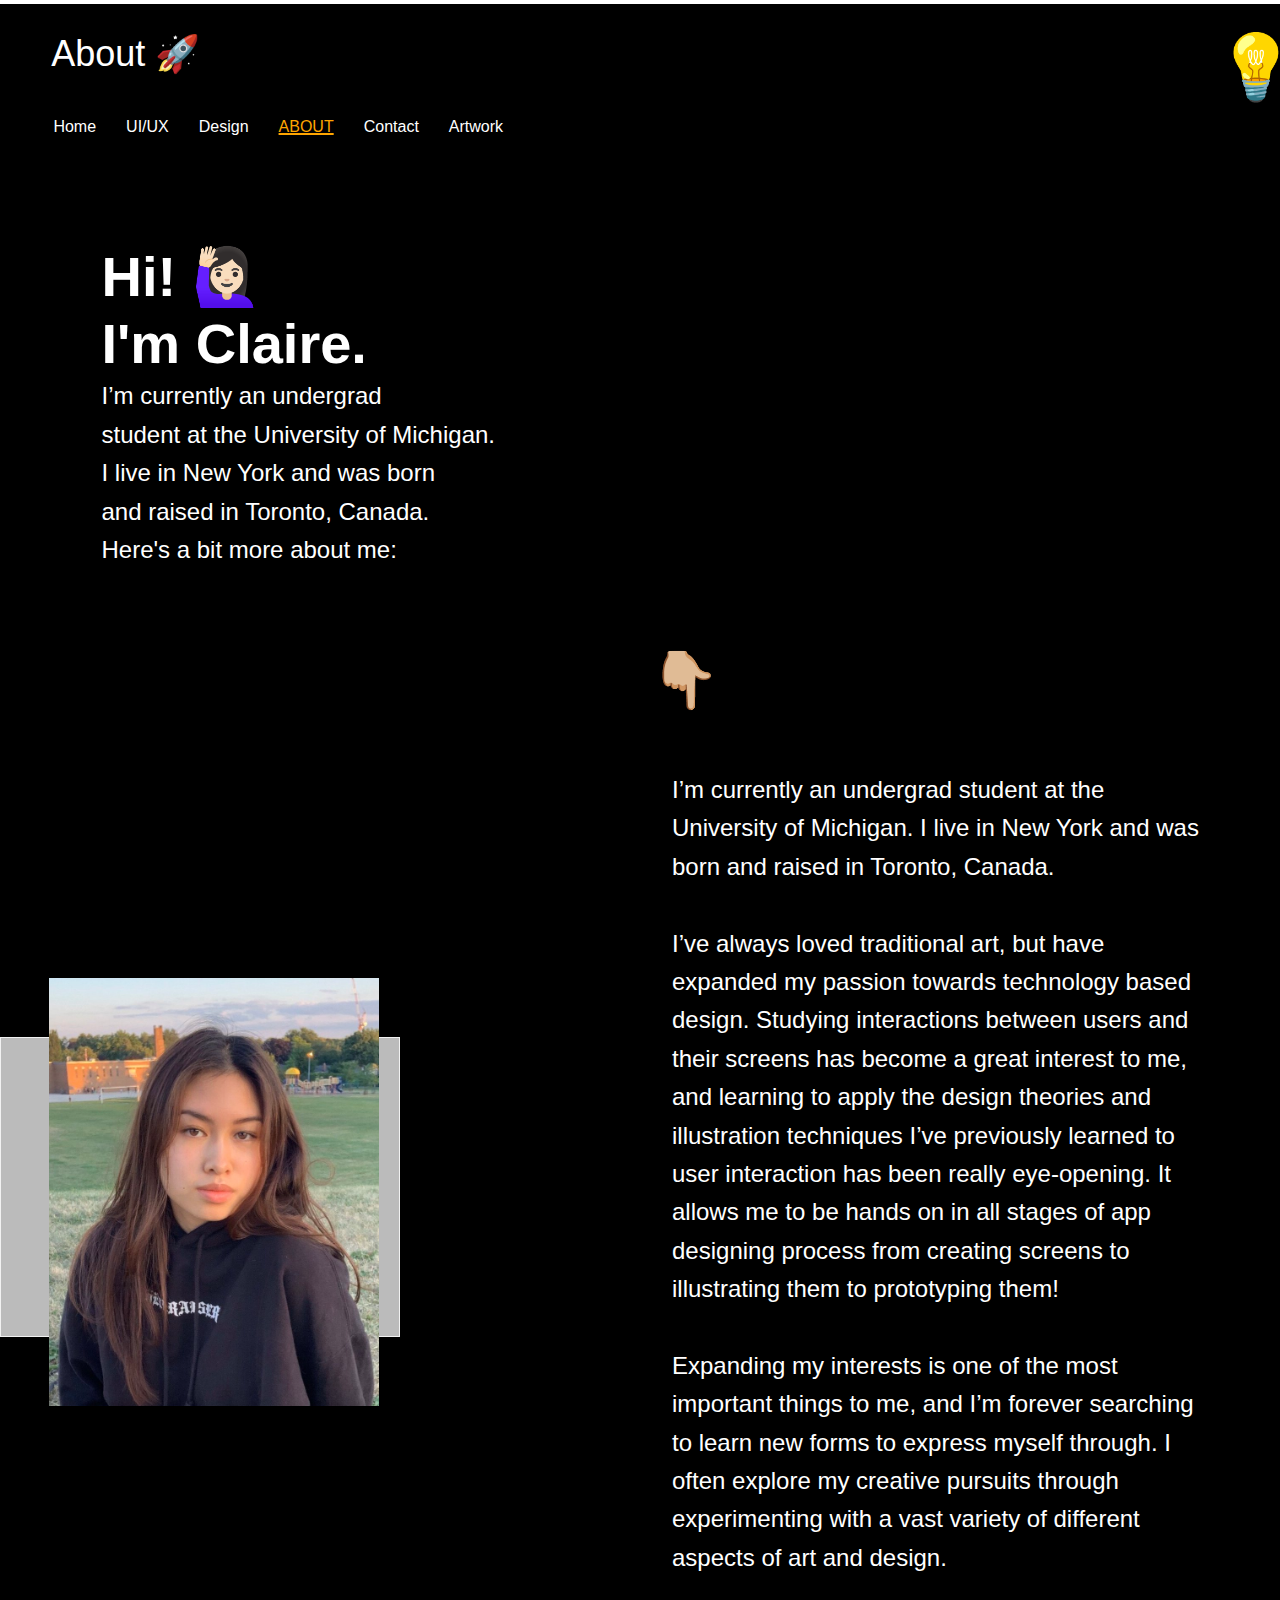
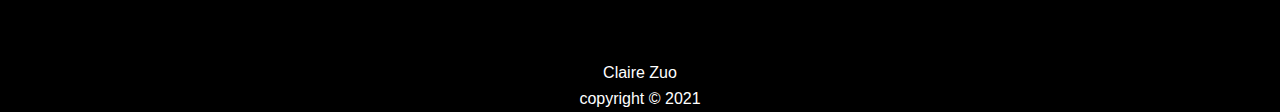
==== about.html @ b5a63874 "Add files via upload" ====
<!DOCTYPE html>
<html lang="en">
<head>
    <meta charset="UTF-8">
    <meta http-equiv="X-UA-Compatible" content="IE=edge">
    <meta name="viewport" content="width=device-width, initial-scale=1.0">
    <link rel = "stylesheet" href="style.css">
    <link rel = "stylesheet" href="html5reset.css">
    <script async src="https://www.googletagmanager.com/gtag/js?id=UA-213862846-1"></script>
<script>
  window.dataLayer = window.dataLayer || [];
  function gtag(){dataLayer.push(arguments);}
  gtag('js', new Date());

  gtag('config', 'UA-213862846-1');
</script>
    <title>Random</title>
    
</head>
<body class="light">
  <!-- <h1>Welcome to the dark side 🌓</h1>
  <p><a href="https://github.com/jakejarvis/dark-mode-example" target="_blank" rel="noopener">View the source code</a> or <a href="https://jarv.is/notes/dark-mode/" target="_blank" rel="noopener">read the post</a>.</p> -->


  <script async defer src="dark-mode.min.js"></script>
  <div class="progress-container">
    <div class="progress-bar" id="myBar"></div>  <div class = "dark-mode-toggle">💡</div>
  </div>
  <header>
    <div class="skip"><a href="#main-text-id">Skip to Main Content</a></div>
    <h1 class = "logo"> About 🚀</h1>
  </header>
    <div class = "navbar">
      <div class ="container-flex">
        <nav>
          <ul>
            <li><a href="index.html">Home</Main></a></li>
            <li><a href="artwork.html">UI/UX</a></li>
            <li><a href="random.html">Design</a></li>
            <li><a id = "active" href="about.html">About</a></li>
            <li><a href="contact.html">Contact</a></li>
            <li><a href="digitalart.html">Artwork</a></li>

          </ul>
        </nav>
      </div>
    </div>
    <main>
      <div class = "main-text" >
        <h1>Hi! 🙋🏻‍♀️<br>I'm Claire. 
        </h1>
        <p> I’m currently an undergrad <br>
          student at the University of Michigan. <br>
          I live in New York and was born <br>
          and raised in Toronto, Canada. <br>
          Here's a bit more about me:
          <br>
          <br>
          <br>
        </p>
        <h2>👇🏼</h2>
      </div>
    <!-- <div class="container" style="display: flex;max-width: 1200px;width: 100%;flex-wrap: wrap;"> -->

      <div class="about-me" id = "main-text-id"> 
        <div class="flip-card">
          <div class="flip-card-inner">
            <div class="flip-card-front">
              <img src="profile.jpg" alt="profilepic" style="width:100%;">
            </div>
            <div class="flip-card-back">
              <p>Claire Zuo <br>
              Information Science Major: UX Design</p> 
            </div>
          </div>
        </div>
         <!-- <img src="profile.jpg" alt="profilepicture"> -->
         <p>I’m currently an undergrad student at the University of Michigan. I live in New York and was born and raised in Toronto, Canada. 
           <br>
           <br>
          I’ve always loved traditional art, but have expanded my passion towards technology based design. Studying interactions between users and their screens has become a great interest to me, and learning to apply the design theories and illustration techniques I’ve previously learned to user interaction has been really eye-opening. It allows me to be hands on in all stages of app designing process from creating screens to illustrating them to prototyping them!<br>
          <br> <!-- New line -->    
          Expanding my interests is one of the most important things to me, and I’m forever searching to learn new forms to express myself through. I often explore my creative pursuits through experimenting with a vast variety of different aspects of art and design. 
      </div>
    </div>
  </main>
      <footer>
        <p>Claire Zuo</p>
        <p> copyright &copy; 2021</p>
    </footer>   

    <script>
      // When the user scrolls the page, execute myFunction 
      window.onscroll = function() {myFunction()};
      
      function myFunction() {
        var winScroll = document.body.scrollTop || document.documentElement.scrollTop;
        var height = document.documentElement.scrollHeight - document.documentElement.clientHeight;
        var scrolled = (winScroll / height) * 100;
        document.getElementById("myBar").style.width = scrolled + "%";
      }
      </script>
</body>
</html>
---- style.css ----
* {
    box-sizing: border-box;
    padding: 0;
    margin: 0;
    /* background-color: white; */
    background-size: 100% 100%;
}

.dark-mode-toggle {
    font-size: 3em; 
padding-left: 82%;
padding-top: 1%;
}


/* rules that apply globally */
body {
    /* font-family: system-ui, -apple-system, sans-serif;
    text-align: center; */
  }
  a {
    text-decoration: none;
  }
  .dark-mode-toggle {
    /* cursor: pointer; */
    /* width: 20%; */
    /* padding: 1em; */
  
    /* hide toggle until we're sure user has JS enabled */
    visibility: hidden;
  }
  
  /* theme-specific rules -- you probably only want color-related stuff here */
  /* SCSS makes this a whole lot easier by allowing nesting, but is not required */
  body.light {
    background-color: black; /*NT*/
    color:black; /* THIS CHANGES paragraph tex below */
  }
  body.light a {
    color:black;
  }

  body.light a {
    color:white;
  }

  /* LIGHT MODE*/

  body.dark {
    background-color: white; 
    color:black;
  }
  body.dark a {
    color:black;
  }

  body.dark .logo {
    color:black;
  }


  body.dark h1 {
    color:black;
  }

  body.dark .main-text p{
    color:black;
  }

  body.dark .image-gallery p{
      color: black;
  }

  body.dark .about-me p{
    color: black;
}


body.dark .body-text{
    color: black;
}

body.dark .body-text h2 {
    color: black;
}



body{
    font-family: Helvetica, sans-serif;
    line-height: 1.6;
}

.logo {
    font-size: 2em;
    padding-left: 8%;
    padding-top: 5%;
    padding-bottom: 3%;
    /* background-color: black; */
}

/* waving hand */

.wave {
    animation-name: wave-animation;  /* Refers to the name of your @keyframes element below */
    animation-duration: 2.5s;        /* Change to speed up or slow down */
    animation-iteration-count: infinite;  /* Never stop waving :) */
    transform-origin: 70% 70%;       /* Pivot around the bottom-left palm */
    display: inline-block;
  }
  
  @keyframes wave-animation {
      0% { transform: rotate( 0.0deg) }
     10% { transform: rotate(14.0deg) }  /* The following five values can be played with to make the waving more or less extreme */
     20% { transform: rotate(-8.0deg) }
     30% { transform: rotate(14.0deg) }
     40% { transform: rotate(-4.0deg) }
     50% { transform: rotate(10.0deg) }
     60% { transform: rotate( 0.0deg) }  /* Reset for the last half to pause */
    100% { transform: rotate( 0.0deg) }
  }

ul {
    list-style-type: none;
}

.skip a{
    left: 50%;
    position: absolute;
    transform: translateY(-100%);
    /* background: black;
    color: black; */
  }

h1, h2 {    /* spacing for main header texts */
    font-weight: 300px;
    line-height: 1.2;
    margin: 10px 0;
    color: white;
}

ul li {
    padding: 5px;
    font-size: 1em;
    padding-left: 5%;
}

.navbar{
    height: 70px;
    color: white;
    position:
}

.navbar ul{
    display: flex;
    flex-wrap: wrap;
}

.navbar a{
    color: white;
    padding: 10px;
    margin: 0 5px;
    text-decoration: none;
}

.navbar .container-flex .logo {
    padding-left: 9%;   
    padding-top: 7%;}
    

/* Makes sure to show what page im on for navigation*/
.navbar .container-flex #active{ 
    text-decoration: underline 2px;
    color: orange;
    text-transform: uppercase;
}  

.main-text h1{ /*main text in the middle of the page */
    font-size: 3em;
    padding-left: 8%;
    padding-top: 35%;
    color: white;
    font-weight: bold;
}

.main-text p{
    color: white;
    font-size: 1em;
    text-align: left;
    padding-left: 8%;
}

.main-text h2{ /*fingerpointing alignment*/
    font-size: 2.2em;
    text-align: center;
}

.navbar .container-flex {
    /* background-color: black; */
}

footer {
    text-align: center;
}
footer p{
    background-color: black;
    color: white;
}

/* Home screen snapscroll*/

section {
    height: 100vh;
    display: flex;
    scroll-snap-align: start;
}

.wontainer{
    scroll-snap-type: y mandatory;
    overflow-y: scroll;
    height: 100vh;
    width: 100wh;
}

.one {
    background: white;
    background: rgb(255,228,240);
    background: linear-gradient(99deg, rgba(255,228,240,1) 30%, rgba(201,148,233,1) 95%);
}

.two {
    background: rgb(128,228,61);
    background: linear-gradient(222deg, rgba(128,228,61,1) 24%, rgba(230,241,157,1) 58%, rgba(255,242,174,1) 72%);
}

/*change this for each screen size*/
.one img{
    width: 100vh;
    padding-left: 3%;
    padding-top: 30%;
    padding-right: 5%;
}
.two img{
   width: 85vw;
   padding-top: 10%;
   padding-left: 12%;
}

/* .scrolltext { 
    display: grid;
    grid-template-rows: 1fr 1fr;
} */
.scrolltext p{
    font-size: 1em;
    padding-left: 10%;
    /* padding-right: 3%; */
    width: 90%;
    padding-top: 15%;
    /* padding-top: 36%; */
    /* padding-left: 15%; */
    /* text-align: */
}

.scrolltext2 p{
    font-size: 1em;
    padding-left: 10%;
    /* padding-right: 3%; */
    width: 90%;
    padding-top: 25%;
    /* padding-top: 36%; */
    /* padding-left: 15%; */
    /* text-align: */
}

.title-text {
    font-size: 1.5em;
    font-weight: bold;
}

/* PROGRESS BAR */
.progress-container {
    width: 100%;
    height: 3.5px;
    background:white;
    position: fixed;
    top: 0%;
  }
  
  .progress-bar {
    height: 3.5px;
    background:red;
    width: 0%;
  }

/* UI/UX PAGE (GRID) *************************************************************************/

.body-text {
    text-align: left;
    width: 90%;
    padding-left: 10%;
    color:white;
    padding-bottom: 10%;
}
.image-galleryone {
    display: grid;
    padding-bottom: 10%;
    padding-top: 30%;
}
.image-gallerytwo {
    display: grid;
    padding-bottom: 10%;
}
.body-text h2{ /*this changes the project title name */
    font-size: 2em;
    font-weight: bold; 
}

/* DESIGN PAGE *************************************************************************************/

.container .image-gallery { 
    padding-top: 9%;
    padding-right: 5%;
    width: 2000px;
    padding: 5%;
}

.image-gallery p{
    padding-top: 5%;
    padding-bottom: 20%;
    padding-right: 5%;
    color: white;
    padding-left: 5%;
} 

 .image-gallery .special-text {  /*making the titles of the song names bigger w/o messing up the formatting */
    font-size: 2em;
    font-weight: bold;
    line-height: normal;
}

/* ABOUT PAGE **************************************************************************************/

.about-me img {
    padding-right: 5%;
    padding-left: 5%;
    padding-top: 20%;
}
.about-me p{
    color: white;
    padding-left: 5%;
    padding-right: 5%;
    padding-top: 10%;
    padding-bottom: 13%;
}

/*CONTACT PAGE**************************************************************************************/

input[type=text] {
    width: 100%;
    padding: 12px 20px;
    margin: 8px 0;
    display: inline-block;
    border: 1px solid #ccc;
    border-radius: 4px;
    box-sizing: border-box;
    background-color: white;
  }
  
  #message {
      padding-bottom: 100px;}
      
  input[type=submit] {
    width: 40%;
    background-color: orange;
    color: black;
    padding: 14px 20px;
    margin: 8px 0;
    border: none;
    border-radius: 50px;
    cursor: pointer;
  }
  
  input[type=submit]:hover {
    background-color: #E88404;
  }
  
  .form {
    padding: 8%;
    border-radius: 5px;
    /* background-color: black; */
    color: white;
    font-size: 1.5em;
  }


  /*dgital art parllax page */

  
  .parallaxscroll section {
    /* height: 100%; */
    background-size: 100vw; /* cut this*/
    /* height: 60vh; cut this */
    width: 100%;
    background-attachment: fixed;
    /* background-size: 100vw; */
    background-size: cover;
    /* display: flex; */
  }

  
  .parallaxscroll section h1 {
    color: transparent;
  }
.parallaxscroll section:first-of-type {
  background-image:   url(artwork1.jpg);
}
.parallaxscroll section:nth-of-type(2) {
  background-image: url(artwork2.jpg);
}
.parallaxscroll section:last-of-type {
  background-image: url(artwork3.jpg);
}

@media screen and (min-width: 750px){ /*tablet tablet viewtablet viewtablet viewtablet viewtablet viewtablet viewtablet viewtablet view*/
 .dark-mode-toggle {
    font-size: 5em; 
padding-left: 88%;
padding-top: 2%;
}

.logo {
        font-size: 4.25em;
        /* padding-left: 8%; */
        /* padding-top: 5%; */
        /* padding-bottom: 3%; xtra*/
    }
    
    .navbar a{
        font-size: 2em;
    }
    .navbar ul{
        padding-left: 2%;
    }

    /* MAKING MAIN PAGE TEXT BIGGER */
    .main-text h1{
        font-size: 5em;
        /* padding-left: 8%; */
        padding-top: 23%;
        /* color: white;
        font-weight: bold; */
    }

    .main-text p{
        /* color: white; */
        font-size: 1.75em;
        text-align: left;
        /* padding-left: 8%; */
        padding-bottom: 0%;
    }

    .main-text h2{ /*fingerpointing */
        font-size: 3.5em;
        /* text-align: center; */
    }    

/* Home sceen scroll adjusting size */

.one img{
    width: 70vh;
    padding-left: 5%;
    padding-top: 10%;
}
.two img{
   /* height: 90vh; */
   padding-top: 0%;
   padding-top: 8%;
   padding-left:27%;
   /* width: 70vw; */
   width: 75%;
   padding-bottom: 10%;
}

/* .scrolltext {
    grid-template-rows: 1fr 1fr;
} */
.scrolltext p{
    font-size: 1.35em;
    /* padding-top: 36%; */
    padding-left: 15%;
    padding-top: 0%;
}

.scrolltext2 p{
    font-size: 1.35em;
    padding-left: 10%;
    /* padding-right: 3%; */
    width: 90%;
    padding-top: 10%;
    /* padding-top: 36%; */
    /* padding-left: 15%; */
    /* text-align: */
}

.title-text {
    font-size: 1.5em;
    font-weight: bold;
}

/*UI/UX PAGE**************************************************************************************/
    .image-galleryone {
        /* display: grid; */
        grid-template-columns: auto auto;
        grid-template-rows: auto auto;
        justify-content: center;
        padding-right: 3%;
        padding-left: 3%;
        padding-bottom:5%; 
        padding-top: 20%;
    }

    .image-gallerytwo {
        /* display: grid; */
        grid-template-columns: auto auto ;
        grid-template-rows: auto auto auto;
        justify-content: center;
        padding-bottom: 5%; /*changing from 25 from the mobile to 5% */
        padding-right: 3%;
        padding-left: 3%; /*why isnt this workinig*/
    }

    .body-text { /*project descriptions*/
    /* color: white; */
    font-size: 1.8em;
    width: 95%;
    padding-left: 7%;
    /* padding-bottom: 10%; */
    }

    /*CONTACT PAGE **************************************************************************************/

    /* input[type=text] {
        width: 100%;
        padding: 12px 20px;
        margin: 8px 0;
        display: inline-block;
        border: 1px solid #ccc;
        border-radius: 4px;
        box-sizing: border-box;
        background-color: white;
      } */
      
      /* #message {
          padding-bottom: 100px;}
           */
      input[type=submit] {
        width: 30%;
        /* background-color: orange;
        color: black;
        padding: 14px 20px;
        margin: 8px 0;
        border: none;
        border-radius: 50px;
        cursor: pointer; */
      }
      
      /* input[type=submit]:hover {
        background-color: #E88404;
      } */
      
      .form {
        padding: 8%;
        border-radius: 5px;
        /* background-color: black; */
        font-size: 1.5em;
      }

      /* DESIGN PAGE ***************************************************************************************/

 .image-gallery {
        display: grid;
        grid-template-columns: auto auto;
        /* grid-template-rows:  auto auto; */
        /* justify-content: center; */
        padding-bottom: 5%; /*changing from 25 from the mobile to 5% */
        padding-right: 3%;
        padding-left: 7%;
    } 

    /* .container ? */
    .image-gallery p{
        /* padding-top: 5%;
        padding-bottom: 10%;
        padding-right: 5%;
        color: white; */
        padding-left: 10%;
        font-size: 1.5em;
    } 
  
    /*ABOUT ME PAGE *************************************************************************************/


.about-me {
    display: flex;
    justify-content: center;
    align-items: center;
    flex-direction: column;
}


.about-me p{
    /* color: white; */
    padding-top: 9%;
    /* padding-left: 5%; */
    padding-right: 10%;
    font-size: 1.7em;
}
/* DIGITALARTSCREEN*/

html,
body {
  /* height: 100%; */
}
.parallaxscroll section {
  /* height: 0%; */
  background-size: 100%;
  background-attachment: fixed;
  background-size: 100% auto;
  /* background-size: cover; */
  display: flex;
}
.parallaxscroll section h1 {
  color: transparent;
  /* font-size: 15em;
  text-align: center; */
}
.parallaxscroll section:first-of-type {
  background-image:   url(artwork1.jpg);
}
.parallaxscroll section:nth-of-type(2) {
  background-image: url(artwork2.jpg);
}
.parallaxscroll section:last-of-type {
  background-image: url(artwork3.jpg);
}

@media screen and (min-width: 1025px){ /*widescreenview  widescreenview  widescreenview widescreenview widescreenview widescreenview widescreenview widescreenview widescreenview widescreenview widescreenview  */

.dark-mode-toggle {
    font-size: 4em; 
padding-left: 95%;
padding-top: 1%;
}

    .navbar .container-flex ul {
        width: 50%;
        padding-left: 3%;
    }    /* movees the entire nav bar to align w the logo*/


    .navbar .container-flex ul li {
    padding: 0%;
} /*adjusts individual elements in the navbar's spacing from each other */

    
    .logo {
        font-size: 2.25em;
        padding-left: 4%;
        padding-top: 2.5%;
        padding-bottom: 3%;
    }
    
    .navbar a{
        font-size: 1em;
    }
    /* .navbar ul{
        padding-left: 2%;
    } */

        /* MAKING MAIN PAGE TEXT BIGGER */
    .main-text h1{
        font-size: 3.5em;
        padding-left: 1%;
        padding-top: 5%;
        color: white;
        font-weight: bold;
    }

    .main-text p{
        color: white;
        font-size: 1.5em;
        text-align: left;
        padding-left: 1%;
    }

    .main-text h2{ /*fingerpointing */
        font-size: 3.5em;
        text-align: center;
    }    

/* HOME PAGE PARALLAX RESIZING */

.one img{
    width: 100vh;
    padding-left: 5%;
    padding-top: 10%;
}
.two img{
   height: 95vh;
   padding-top: 10%;
   padding-left: 15%;
}


.scrolltext {
    display: grid;
    grid-template-columns: 1fr 1fr;
}

.scrolltext2 {
    display: grid;
    grid-template-columns: 1fr 1fr;
}
.scrolltext  p{
    font-size: 1.5em;
    padding-top: 36%;
    padding-left: 15%;
}

.scrolltext2 p{
    font-size: 1.5em;
    padding-top: 36%;
    padding-left: 15%;
}


.title-text {
    font-size: 1.5em;
    font-weight: bold;
}

/*CONTACT PAGE **************************************************************************************/

/* Changing format so it's side by side*/
    .main-text {
        padding-left: 7%;
    }

    #mainsection {
            display: grid;
            grid-template-columns: 1fr 1fr;
}


/*ABOUT ME PAGE *************************************************************************************/

/*side by side*/
.about-me {
    display: grid;
    grid-template-columns: 1fr 1fr;
}

.about-me img{
    width: 80%;
    margin-top: -35%;
    padding-left: 12%;
}

.about-me p{
    color: white;
    padding-top: 9%;
    padding-left: 5%;
    padding-right: 10%;
    font-size: 1.5em;
}

/*FLIP CARD*/

.flip-card {  /* this is the actual image height*/
    background-color: transparent;
    width: 400px;
    height: 300px;
    border: 1px solid #f1f1f1;
  }
  
  /* This container is needed to position the front and back side */
  .flip-card-inner {
    position: relative;
    width: 100%;
    height: 100%;
    text-align: center;
    transition: transform 0.8s;
    transform-style: preserve-3d;
  }
  
  /* Do an horizontal flip when you move the mouse over the flip box container */
  .flip-card:hover .flip-card-inner {
    transform: rotateY(180deg);
  }
  
  /* Position the front and back side */
  .flip-card-front, .flip-card-back {  /* this is the actual image width*/
    position: absolute;
    width: 100%;
    height: 100%;
    -webkit-backface-visibility: hidden; /* Safari */
    backface-visibility: hidden;
  }
  
  /* Style the front side (fallback if image is missing) */
  .flip-card-front {
    background-color: #bbb;
    color: black;
  }
  
  /* Style the back side */
  .flip-card-back {
    background-color: orange;
    color: white;
    transform: rotateY(180deg);
  }


/*UI/UX PAGE**************************************************************************************/
.image-galleryone {
    /* display: grid; */
    grid-template-columns: auto auto auto auto;
    grid-template-rows: auto;
    justify-content: center;
    padding-right: 3%;
    padding-left: 3%;
    padding-bottom:5%; 
    padding-top: 20%;
}

.image-gallerytwo {
    /* display: grid; */
    grid-template-columns: auto auto auto;
    grid-template-rows: auto auto;
    justify-content: center;
    padding-bottom: 5%; /*changing from 25 from the mobile to 5% */
    padding-right: 3%;
    padding-left: 3%; /*why isnt this workinig*/
}

.body-text { /*project descriptions*/
color: white;
font-size: 1.8em;
width: 95%;
padding-left: 7%;
padding-bottom: 10%;
}

 /* DESIGN PAGE ***************************************************************************************/

      .image-gallery {
        display: grid;
        grid-template-columns: 1fr 1fr;
        /* grid-template-rows:  auto auto; */
        /* justify-content: center; */
        padding-bottom: 5%; /*changing from 25 from the mobile to 5% */
        /* padding-right: 3%; */
        padding-left: 7%;
    } 

    /* .container ? */
    .image-gallery p{
        padding-top: 5%;
        padding-bottom: 10%;
        padding-right: 30%;
        color: white;
        padding-left: 0%;
        font-size: 1.5em;
        /* width: 40%; */
    } 
  
    .image-gallery img{
        height: 95%;
        padding-left: 15%;
        padding-bottom: 10%;
        padding-right: 5%;
    }






/*UI/UX PAGE**************************************************************************************/



/* DIGITAL ART PAGE PARALLAX IMAGES **************************************************************/

.parallaxscroll section {
    /* height: 0%; */
    background-size: 100%;
    background-attachment: fixed;
    background-size: 100% auto;
    background-size: contain;
    background-repeat: no-repeat;
    display: flex;
  }
  .parallaxscroll section h1 {
    margin: auto;
    color: white;
    font-size: 7em;
    text-align: right;
    padding-left: 40%;
    font-weight: bold;
  }

  .parallaxscroll img {
      height: 30%;
      /* padding-top: 10%; */ 
  }

  .parallaxscroll .special {
      display: grid;
      grid-template-columns: 1fr 1fr;
  }
  .parallaxscroll section:first-of-type {
    background-image:   url(artwork1.jpg);
    /* background-color: rgb(63,94,251);
    background: linear-gradient(71deg, rgba(63,94,251,1) 1%, rgba(237,125,230,1) 41%, rgba(255,239,242,1) 100%); */

    background-color: purple;

  }
  .parallaxscroll section:nth-of-type(2) {
    background-image: url(artwork2.jpg); 
    background-color: blue; z-index: 1; 
  }
  .parallaxscroll section:last-of-type {
    background-image: url(artwork3.jpg);
    background-color: linear-gradient(#e66465, #9198e5);  }
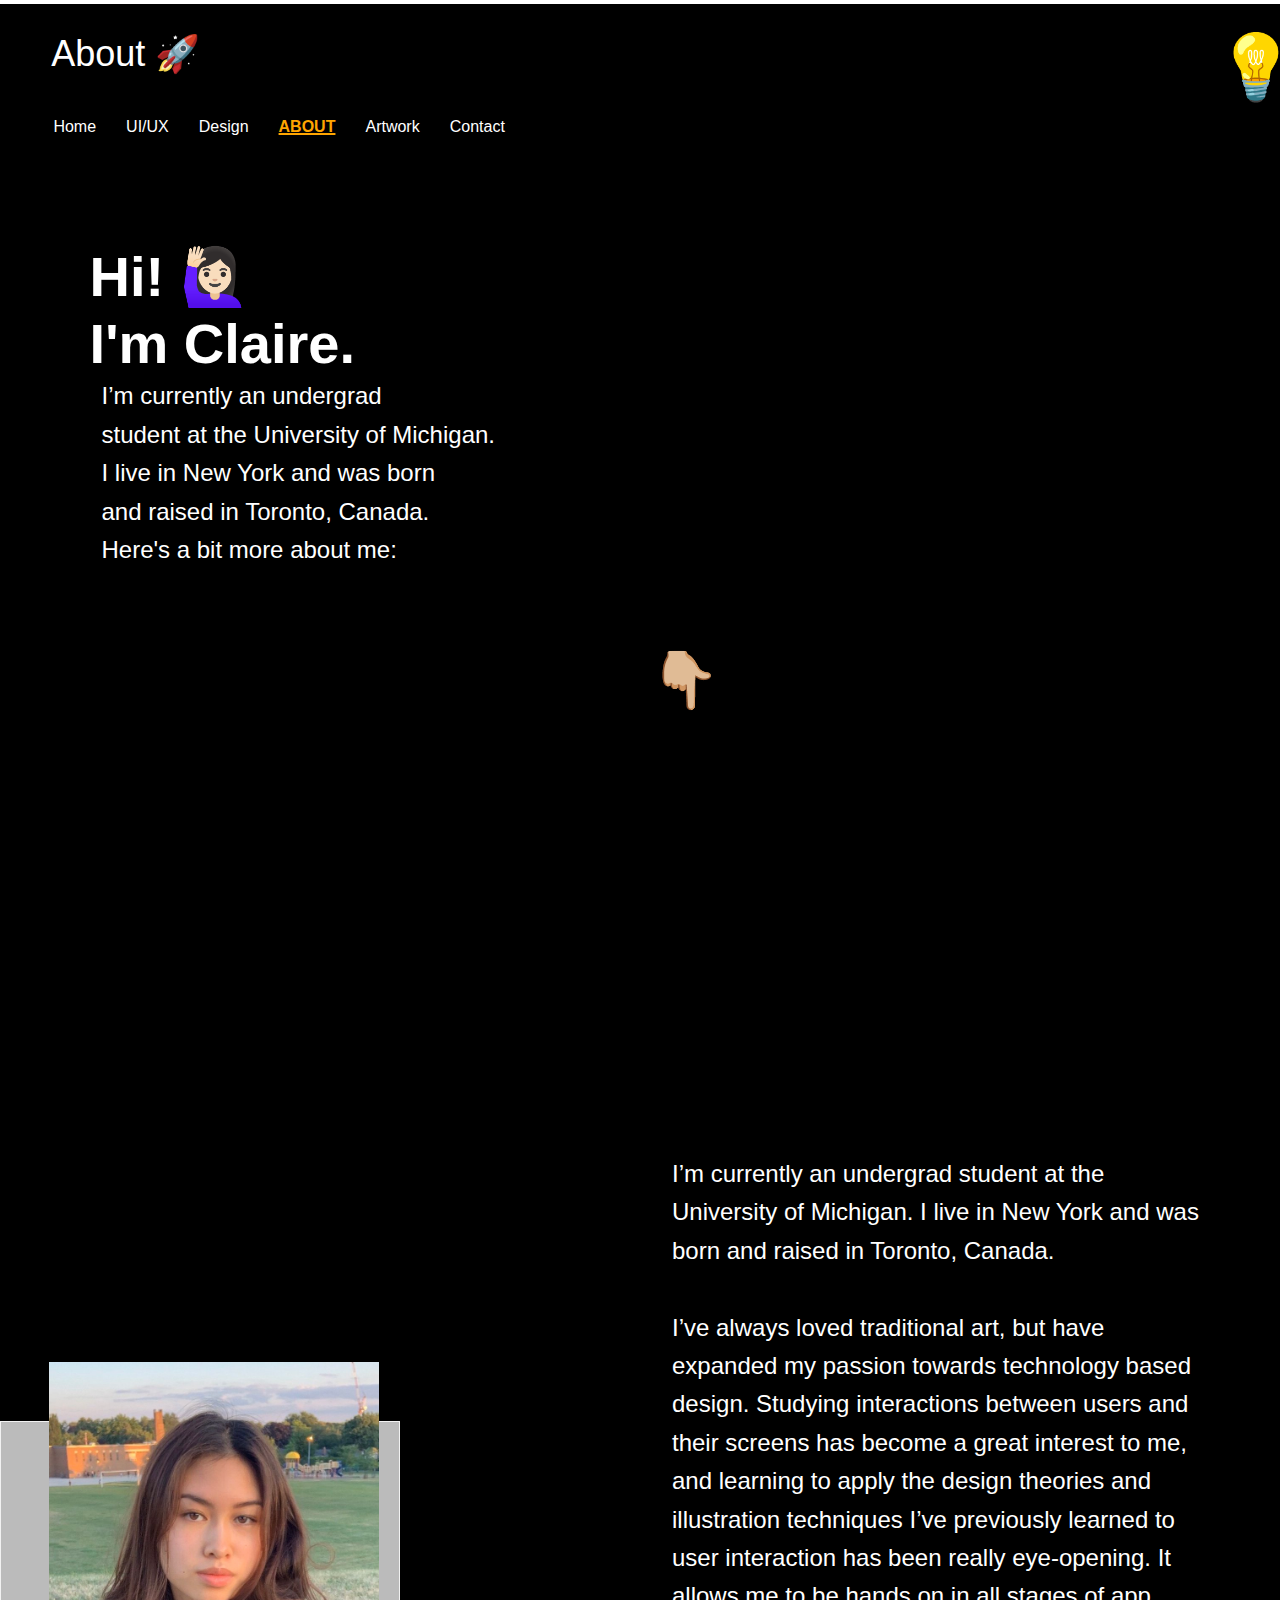
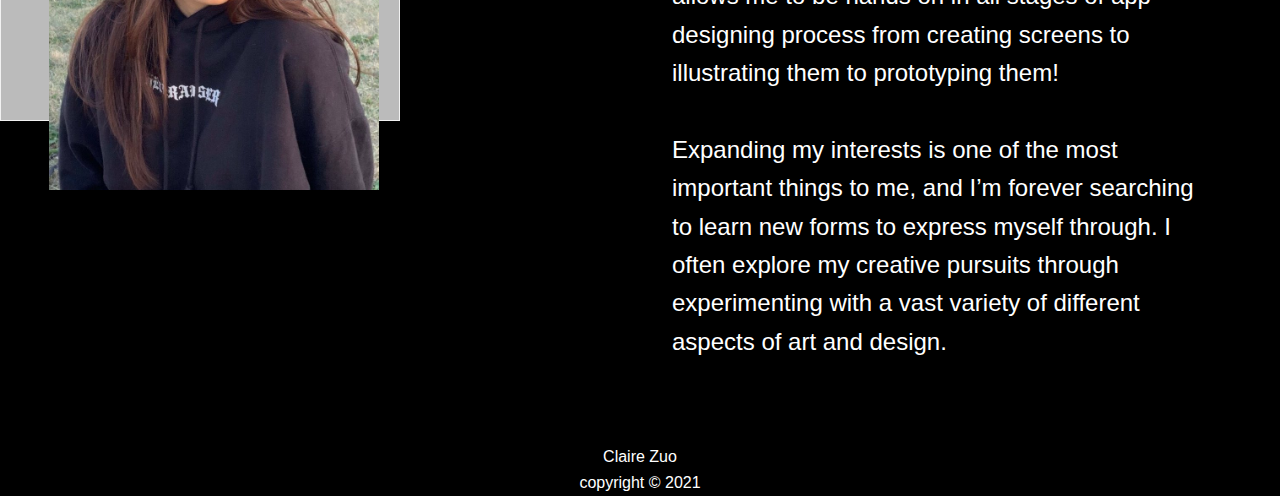
==== commit eb376e75: "Add files via upload" ====
--- a/about.html
+++ b/about.html
@@ -38,9 +38,8 @@
             <li><a href="artwork.html">UI/UX</a></li>
             <li><a href="random.html">Design</a></li>
             <li><a id = "active" href="about.html">About</a></li>
+            <li><a href="digitalart.html">Artwork</a></li>
             <li><a href="contact.html">Contact</a></li>
-            <li><a href="digitalart.html">Artwork</a></li>
-
           </ul>
         </nav>
       </div>
--- a/style.css
+++ b/style.css
@@ -2,89 +2,8 @@
     box-sizing: border-box;
     padding: 0;
     margin: 0;
-    /* background-color: white; */
     background-size: 100% 100%;
 }
-
-.dark-mode-toggle {
-    font-size: 3em; 
-padding-left: 82%;
-padding-top: 1%;
-}
-
-
-/* rules that apply globally */
-body {
-    /* font-family: system-ui, -apple-system, sans-serif;
-    text-align: center; */
-  }
-  a {
-    text-decoration: none;
-  }
-  .dark-mode-toggle {
-    /* cursor: pointer; */
-    /* width: 20%; */
-    /* padding: 1em; */
-  
-    /* hide toggle until we're sure user has JS enabled */
-    visibility: hidden;
-  }
-  
-  /* theme-specific rules -- you probably only want color-related stuff here */
-  /* SCSS makes this a whole lot easier by allowing nesting, but is not required */
-  body.light {
-    background-color: black; /*NT*/
-    color:black; /* THIS CHANGES paragraph tex below */
-  }
-  body.light a {
-    color:black;
-  }
-
-  body.light a {
-    color:white;
-  }
-
-  /* LIGHT MODE*/
-
-  body.dark {
-    background-color: white; 
-    color:black;
-  }
-  body.dark a {
-    color:black;
-  }
-
-  body.dark .logo {
-    color:black;
-  }
-
-
-  body.dark h1 {
-    color:black;
-  }
-
-  body.dark .main-text p{
-    color:black;
-  }
-
-  body.dark .image-gallery p{
-      color: black;
-  }
-
-  body.dark .about-me p{
-    color: black;
-}
-
-
-body.dark .body-text{
-    color: black;
-}
-
-body.dark .body-text h2 {
-    color: black;
-}
-
-
 
 body{
     font-family: Helvetica, sans-serif;
@@ -99,19 +18,85 @@
     /* background-color: black; */
 }
 
-/* waving hand */
+/*DARK/LIGHT MODE*/
+
+.dark-mode-toggle {
+font-size: 3em; 
+padding-left: 82%;
+padding-top: 1%;
+}
+
+.dark-mode-toggle {
+    visibility: hidden;
+}
+  
+/* LIGHT MODE - (actually black background as default) */
+  body.light {
+    background-color: black; /*NT*/
+    color:black; /* THIS CHANGES paragraph tex below */
+  }
+/*navbar*/
+
+  body.light a {
+    color:white;
+  }
+
+  /* DARK MODE (WHITE BG) */
+
+  body.dark {
+    background-color: white; 
+    color:black;
+  }
+  body.dark a {
+    color:black;
+  }
+
+  body.dark .logo {
+    color:black;
+  }
+
+  body.dark h1 {
+    color:black;
+  }
+
+  body.dark .main-text p{
+    color:black;
+  }
+
+  body.dark .image-gallery p{
+      color: black;
+  }
+
+  body.dark .about-me p{
+    color: black;
+}
+
+body.dark .body-text{
+    color: black;
+}
+
+body.dark .body-text h2 {
+    color: black;
+}
+
+body.dark .form label {
+    color: black;
+}
+
+
+/* waving hand animation*/
 
 .wave {
-    animation-name: wave-animation;  /* Refers to the name of your @keyframes element below */
-    animation-duration: 2.5s;        /* Change to speed up or slow down */
-    animation-iteration-count: infinite;  /* Never stop waving :) */
-    transform-origin: 70% 70%;       /* Pivot around the bottom-left palm */
+    animation-name: wave-animation; 
+    animation-duration: 3s;       /*speed of wave*/
+    animation-iteration-count: infinite;  
+    transform-origin: 70% 70%;       /*pivot point of wave*/
     display: inline-block;
   }
   
   @keyframes wave-animation {
       0% { transform: rotate( 0.0deg) }
-     10% { transform: rotate(14.0deg) }  /* The following five values can be played with to make the waving more or less extreme */
+     10% { transform: rotate(17.0deg) }  /* The following five values can be played with to make the waving more or less extreme */
      20% { transform: rotate(-8.0deg) }
      30% { transform: rotate(14.0deg) }
      40% { transform: rotate(-4.0deg) }
@@ -165,7 +150,8 @@
 
 .navbar .container-flex .logo {
     padding-left: 9%;   
-    padding-top: 7%;}
+    padding-top: 7%;
+}
     
 
 /* Makes sure to show what page im on for navigation*/
@@ -173,7 +159,12 @@
     text-decoration: underline 2px;
     color: orange;
     text-transform: uppercase;
+    font-weight: bold;
 }  
+
+.main-text {
+    padding-bottom: 30%;
+}
 
 .main-text h1{ /*main text in the middle of the page */
     font-size: 3em;
@@ -207,7 +198,7 @@
     color: white;
 }
 
-/* Home screen snapscroll*/
+/* Home Screen snapscroll EFFECT*/
 
 section {
     height: 100vh;
@@ -220,6 +211,7 @@
     overflow-y: scroll;
     height: 100vh;
     width: 100wh;
+    padding-top: 40%;
 }
 
 .one {
@@ -246,30 +238,18 @@
    padding-left: 12%;
 }
 
-/* .scrolltext { 
-    display: grid;
-    grid-template-rows: 1fr 1fr;
-} */
 .scrolltext p{
     font-size: 1em;
     padding-left: 10%;
-    /* padding-right: 3%; */
     width: 90%;
     padding-top: 15%;
-    /* padding-top: 36%; */
-    /* padding-left: 15%; */
-    /* text-align: */
 }
 
 .scrolltext2 p{
     font-size: 1em;
     padding-left: 10%;
-    /* padding-right: 3%; */
     width: 90%;
     padding-top: 25%;
-    /* padding-top: 36%; */
-    /* padding-left: 15%; */
-    /* text-align: */
 }
 
 .title-text {
@@ -277,7 +257,7 @@
     font-weight: bold;
 }
 
-/* PROGRESS BAR */
+/* red PROGRESS BAR */
 .progress-container {
     width: 100%;
     height: 3.5px;
@@ -305,10 +285,14 @@
     display: grid;
     padding-bottom: 10%;
     padding-top: 30%;
+    padding-right: 5%;
+    padding-left: 5%;
 }
 .image-gallerytwo {
     display: grid;
     padding-bottom: 10%;
+    padding-right: 5%;
+    padding-left: 5%;
 }
 .body-text h2{ /*this changes the project title name */
     font-size: 2em;
@@ -332,6 +316,11 @@
     padding-left: 5%;
 } 
 
+.image-gallery img{
+    padding-right: 7%;
+    padding-left: 7%;
+} 
+
  .image-gallery .special-text {  /*making the titles of the song names bigger w/o messing up the formatting */
     font-size: 2em;
     font-weight: bold;
@@ -347,13 +336,13 @@
 }
 .about-me p{
     color: white;
-    padding-left: 5%;
-    padding-right: 5%;
+    padding-left: 7%;
+    padding-right: 7%;
     padding-top: 10%;
     padding-bottom: 13%;
 }
 
-/*CONTACT PAGE**************************************************************************************/
+/*CONTACT PAGE**************************************************************************************************************************/
 
 input[type=text] {
     width: 100%;
@@ -378,6 +367,7 @@
     border: none;
     border-radius: 50px;
     cursor: pointer;
+
   }
   
   input[type=submit]:hover {
@@ -393,12 +383,11 @@
   }
 
 
-  /*dgital art parllax page */
-
+  /*ARTWORK PAGE **************************************************************************************************************/
   
   .parallaxscroll section {
     /* height: 100%; */
-    background-size: 100vw; /* cut this*/
+    background-size: 10vw; /* cut this*/
     /* height: 60vh; cut this */
     width: 100%;
     background-attachment: fixed;
@@ -408,11 +397,13 @@
   }
 
   
-  .parallaxscroll section h1 {
+  .parallaxscroll section  {
     color: transparent;
-  }
+  } /*getting rid of the text*/
+
 .parallaxscroll section:first-of-type {
   background-image:   url(artwork1.jpg);
+  padding-right: 30%;
 }
 .parallaxscroll section:nth-of-type(2) {
   background-image: url(artwork2.jpg);
@@ -422,17 +413,23 @@
 }
 
 @media screen and (min-width: 750px){ /*tablet tablet viewtablet viewtablet viewtablet viewtablet viewtablet viewtablet viewtablet view*/
- .dark-mode-toggle {
-    font-size: 5em; 
+
+.dark-mode-toggle {
+font-size: 5em; 
 padding-left: 88%;
 padding-top: 2%;
-}
+} /*adjusting the size of the lightbulb*/
+
+/* .container-flex {
+    align-items: right;
+}
+.navbar ul {
+    flex-direction: column;
+} */
+
 
 .logo {
         font-size: 4.25em;
-        /* padding-left: 8%; */
-        /* padding-top: 5%; */
-        /* padding-bottom: 3%; xtra*/
     }
     
     .navbar a{
@@ -513,8 +510,8 @@
         grid-template-columns: auto auto;
         grid-template-rows: auto auto;
         justify-content: center;
-        padding-right: 3%;
-        padding-left: 3%;
+        padding-right: 5%;
+        padding-left: 5%;
         padding-bottom:5%; 
         padding-top: 20%;
     }
@@ -525,9 +522,10 @@
         grid-template-rows: auto auto auto;
         justify-content: center;
         padding-bottom: 5%; /*changing from 25 from the mobile to 5% */
-        padding-right: 3%;
-        padding-left: 3%; /*why isnt this workinig*/
-    }
+        padding-right: 5%;
+        padding-left: 5%; /*why isnt this workinig*/
+    }
+
 
     .body-text { /*project descriptions*/
     /* color: white; */
@@ -617,10 +615,6 @@
 }
 /* DIGITALARTSCREEN*/
 
-html,
-body {
-  /* height: 100%; */
-}
 .parallaxscroll section {
   /* height: 0%; */
   background-size: 100%;
@@ -647,7 +641,7 @@
 @media screen and (min-width: 1025px){ /*widescreenview  widescreenview  widescreenview widescreenview widescreenview widescreenview widescreenview widescreenview widescreenview widescreenview widescreenview  */
 
 .dark-mode-toggle {
-    font-size: 4em; 
+font-size: 4em; 
 padding-left: 95%;
 padding-top: 1%;
 }
@@ -680,9 +674,11 @@
         /* MAKING MAIN PAGE TEXT BIGGER */
     .main-text h1{
         font-size: 3.5em;
-        padding-left: 1%;
+        /* padding-left: 1%; */
         padding-top: 5%;
+        /* margin-left: -10%; */
         color: white;
+        padding-left: 0%;
         font-weight: bold;
     }
 
@@ -733,22 +729,9 @@
     padding-left: 15%;
 }
 
-
 .title-text {
     font-size: 1.5em;
     font-weight: bold;
-}
-
-/*CONTACT PAGE **************************************************************************************/
-
-/* Changing format so it's side by side*/
-    .main-text {
-        padding-left: 7%;
-    }
-
-    #mainsection {
-            display: grid;
-            grid-template-columns: 1fr 1fr;
 }
 
 
@@ -851,9 +834,24 @@
 padding-bottom: 10%;
 }
 
+.image-galleryone {
+    padding-left:
+}
+/*UI/UX PAGE**************************************************************************************/
+
+ .image-galleryone {
+     padding-left: 7%;
+     padding-right: 7%;
+ }
+
+ .image-gallerytwo {
+    padding-left: 7%;
+    padding-right: 7%;
+}
+  
  /* DESIGN PAGE ***************************************************************************************/
 
-      .image-gallery {
+ .image-gallery {
         display: grid;
         grid-template-columns: 1fr 1fr;
         /* grid-template-rows:  auto auto; */
@@ -883,16 +881,9 @@
 
 
 
-
-
-
-/*UI/UX PAGE**************************************************************************************/
-
-
-
 /* DIGITAL ART PAGE PARALLAX IMAGES **************************************************************/
 
-.parallaxscroll section {
+.parallaxscroll section { /*making the image FIT*/
     /* height: 0%; */
     background-size: 100%;
     background-attachment: fixed;
@@ -904,33 +895,39 @@
   .parallaxscroll section h1 {
     margin: auto;
     color: white;
-    font-size: 7em;
+    font-size: 4.5em;
     text-align: right;
     padding-left: 40%;
     font-weight: bold;
   }
-
+/* 
   .parallaxscroll img {
-      height: 30%;
-      /* padding-top: 10%; */ 
-  }
+    height: 30%;
+} */
 
   .parallaxscroll .special {
       display: grid;
       grid-template-columns: 1fr 1fr;
   }
   .parallaxscroll section:first-of-type {
-    background-image:   url(artwork1.jpg);
-    /* background-color: rgb(63,94,251);
-    background: linear-gradient(71deg, rgba(63,94,251,1) 1%, rgba(237,125,230,1) 41%, rgba(255,239,242,1) 100%); */
-
     background-color: purple;
 
   }
   .parallaxscroll section:nth-of-type(2) {
-    background-image: url(artwork2.jpg); 
-    background-color: blue; z-index: 1; 
+    background-color: green;
   }
   .parallaxscroll section:last-of-type {
-    background-image: url(artwork3.jpg);
-    background-color: linear-gradient(#e66465, #9198e5);  }+    background-color: blue;  }
+
+
+/*CONTACT PAGE **************************************************************************************/
+
+/* Changing format so it's side by side*/
+.main-text {
+    padding-left: 7%;
+}
+
+#mainsection {
+        display: grid;
+        grid-template-columns: 1fr 1fr;
+}
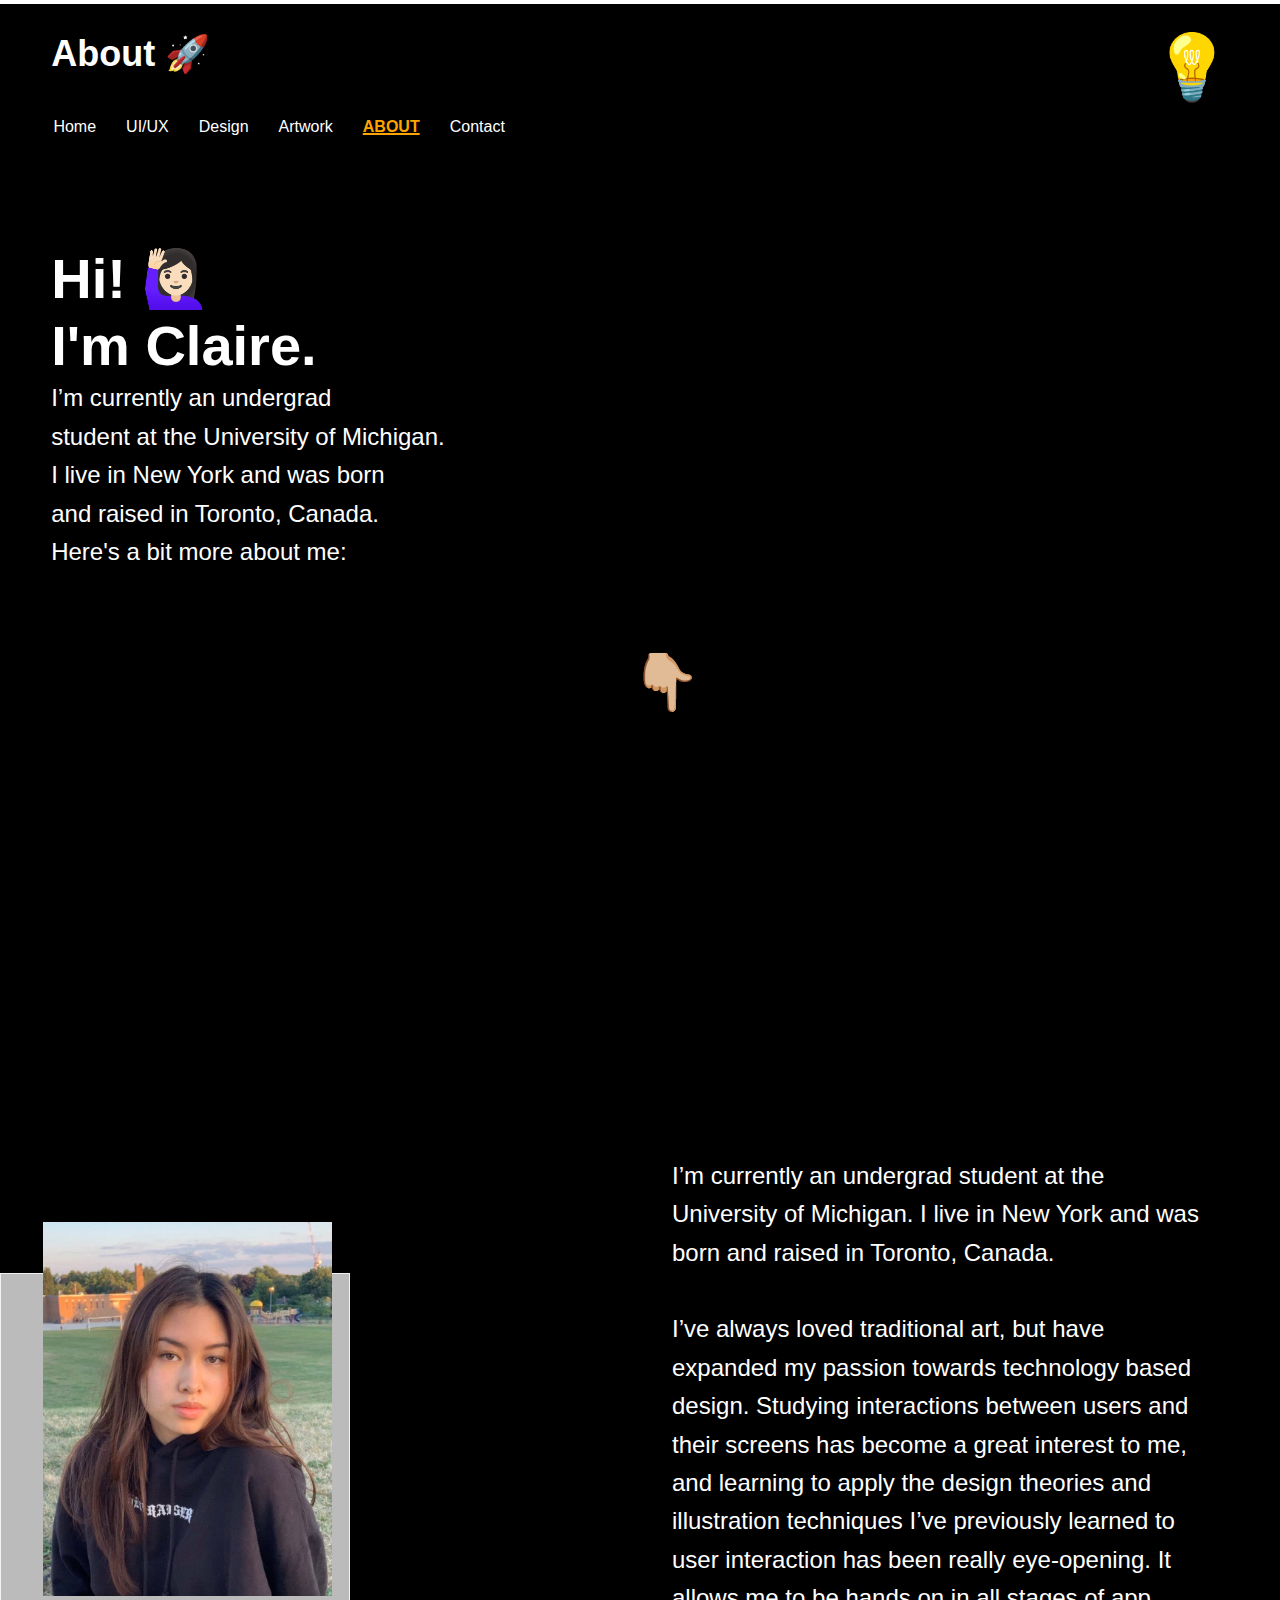
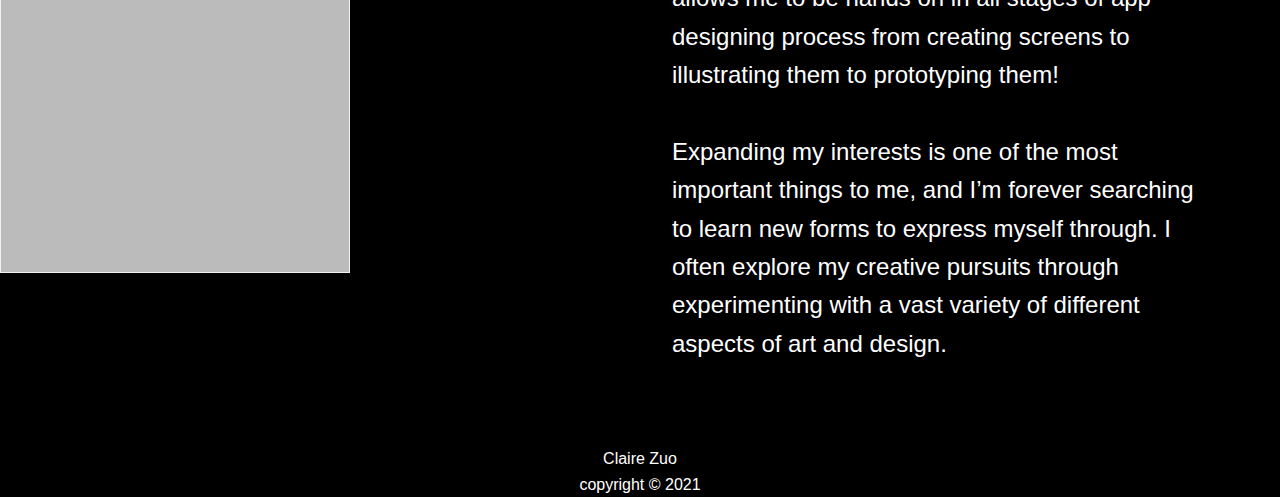
==== commit 1259bc7f: "Add files via upload" ====
--- a/about.html
+++ b/about.html
@@ -37,8 +37,8 @@
             <li><a href="index.html">Home</Main></a></li>
             <li><a href="artwork.html">UI/UX</a></li>
             <li><a href="random.html">Design</a></li>
+            <li><a href="digitalart.html">Artwork</a></li>
             <li><a id = "active" href="about.html">About</a></li>
-            <li><a href="digitalart.html">Artwork</a></li>
             <li><a href="contact.html">Contact</a></li>
           </ul>
         </nav>
@@ -102,4 +102,3 @@
 </body>
 </html>
 
-
--- a/style.css
+++ b/style.css
@@ -15,14 +15,17 @@
     padding-left: 8%;
     padding-top: 5%;
     padding-bottom: 3%;
-    /* background-color: black; */
+    font-weight: bold;
+
 }
 
 /*DARK/LIGHT MODE*/
 
 .dark-mode-toggle {
 font-size: 3em; 
-padding-left: 82%;
+/* padding-left: 82%; */
+position: relative;
+left: 85%;
 padding-top: 1%;
 }
 
@@ -84,19 +87,20 @@
 }
 
 
+
 /* waving hand animation*/
 
 .wave {
-    animation-name: wave-animation; 
+    animation-name: wavinghand; 
     animation-duration: 3s;       /*speed of wave*/
     animation-iteration-count: infinite;  
     transform-origin: 70% 70%;       /*pivot point of wave*/
     display: inline-block;
   }
   
-  @keyframes wave-animation {
+  @keyframes wavinghand {
       0% { transform: rotate( 0.0deg) }
-     10% { transform: rotate(17.0deg) }  /* The following five values can be played with to make the waving more or less extreme */
+     10% { transform: rotate(17.0deg) }  /* more or less intense wave*/
      20% { transform: rotate(-8.0deg) }
      30% { transform: rotate(14.0deg) }
      40% { transform: rotate(-4.0deg) }
@@ -186,10 +190,6 @@
     text-align: center;
 }
 
-.navbar .container-flex {
-    /* background-color: black; */
-}
-
 footer {
     text-align: center;
 }
@@ -234,8 +234,8 @@
 }
 .two img{
    width: 85vw;
-   padding-top: 10%;
-   padding-left: 12%;
+   padding-top: 5%;
+   padding-left: 14%;
 }
 
 .scrolltext p{
@@ -382,270 +382,188 @@
     font-size: 1.5em;
   }
 
-
   /*ARTWORK PAGE **************************************************************************************************************/
   
-  .parallaxscroll section {
-    /* height: 100%; */
-    background-size: 10vw; /* cut this*/
-    /* height: 60vh; cut this */
-    width: 100%;
-    background-attachment: fixed;
-    /* background-size: 100vw; */
-    background-size: cover;
-    /* display: flex; */
-  }
-
-  
-  .parallaxscroll section  {
-    color: transparent;
-  } /*getting rid of the text*/
+  section {
+    height: 60vh;
+}
+
+.parallaxscroll section {
+  /* height: 100%; */
+  background-size: 10vw; /* cut this*/
+  /* height: 60vh; cut this */
+  width: 100%;
+  /* background-attachment: fixed; */
+  /* background-size: 100vw; */
+  background-size: cover;
+  /* display: flex; */
+}
+
+.parallaxscroll section h1 {
+  color: transparent;}
 
 .parallaxscroll section:first-of-type {
-  background-image:   url(artwork1.jpg);
-  padding-right: 30%;
+background-image:   url(artwork1.jpg);
+
 }
 .parallaxscroll section:nth-of-type(2) {
-  background-image: url(artwork2.jpg);
+background-image: url(artwork2.jpg);
 }
 .parallaxscroll section:last-of-type {
-  background-image: url(artwork3.jpg);
+background-image: url(artwork3.jpg);
 }
 
 @media screen and (min-width: 750px){ /*tablet tablet viewtablet viewtablet viewtablet viewtablet viewtablet viewtablet viewtablet view*/
 
-.dark-mode-toggle {
-font-size: 5em; 
-padding-left: 88%;
-padding-top: 2%;
-} /*adjusting the size of the lightbulb*/
-
-/* .container-flex {
-    align-items: right;
-}
-.navbar ul {
-    flex-direction: column;
-} */
-
-
-.logo {
-        font-size: 4.25em;
-    }
-    
-    .navbar a{
-        font-size: 2em;
-    }
-    .navbar ul{
-        padding-left: 2%;
-    }
-
-    /* MAKING MAIN PAGE TEXT BIGGER */
-    .main-text h1{
-        font-size: 5em;
-        /* padding-left: 8%; */
-        padding-top: 23%;
-        /* color: white;
-        font-weight: bold; */
-    }
-
-    .main-text p{
-        /* color: white; */
-        font-size: 1.75em;
-        text-align: left;
-        /* padding-left: 8%; */
-        padding-bottom: 0%;
-    }
-
-    .main-text h2{ /*fingerpointing */
-        font-size: 3.5em;
-        /* text-align: center; */
-    }    
-
-/* Home sceen scroll adjusting size */
-
-.one img{
-    width: 70vh;
-    padding-left: 5%;
-    padding-top: 10%;
-}
-.two img{
-   /* height: 90vh; */
-   padding-top: 0%;
-   padding-top: 8%;
-   padding-left:27%;
-   /* width: 70vw; */
-   width: 75%;
-   padding-bottom: 10%;
-}
-
-/* .scrolltext {
-    grid-template-rows: 1fr 1fr;
-} */
-.scrolltext p{
-    font-size: 1.35em;
-    /* padding-top: 36%; */
-    padding-left: 15%;
-    padding-top: 0%;
-}
-
-.scrolltext2 p{
-    font-size: 1.35em;
-    padding-left: 10%;
-    /* padding-right: 3%; */
-    width: 90%;
-    padding-top: 10%;
-    /* padding-top: 36%; */
-    /* padding-left: 15%; */
-    /* text-align: */
-}
-
-.title-text {
-    font-size: 1.5em;
-    font-weight: bold;
-}
-
-/*UI/UX PAGE**************************************************************************************/
-    .image-galleryone {
-        /* display: grid; */
-        grid-template-columns: auto auto;
-        grid-template-rows: auto auto;
+    section {
+        height: 100vh;
+    }
+    .dark-mode-toggle {
+        font-size: 5em; 
+    }
+    
+    .logo {
+            font-size: 4.25em;
+        }
+        
+        .navbar ul{
+        /* padding-left: 2%; */
+        flex-direction: column;
+        align-content: flex-end;
+        align-items: flex-end;
+        padding-right: 5%;
+        padding-top: 10%;
+        }
+
+    
+
+        .navbar a{
+            font-size: 2em;
+        }
+      
+        /* MAKING MAIN PAGE TEXT BIGGER */
+
+        .main-text {
+            margin-top: -20%;
+        }
+        .main-text h1{
+            font-size: 5em;
+            padding-top: 23%;
+        }
+    
+        .main-text p{
+            /* color: white; */
+            font-size: 1.75em;
+            /* text-align: left; */
+            /* padding-left: 8%; */
+            padding-bottom: 0%;
+        }
+    
+        .main-text h2{ /*fingerpointing */
+            font-size: 3.5em;
+            /* text-align: center; */
+        }    
+    
+    /* Home sceen scroll adjusting size */
+    
+    .one img{
+        width: 70vh;
+        padding-left: 5%;
+        padding-top: 10%;
+    }
+    .two img{
+       padding-top: 8%; 
+       padding-left:27%;
+       width: 75%;
+       padding-bottom: 10%;
+    }
+    
+    .scrolltext p{
+        font-size: 1.35em;
+        padding-left: 15%;
+        padding-top: 0%;
+    }
+    
+    .scrolltext2 p{
+        font-size: 1.35em;
+        padding-top: 10%;
+    }
+    
+    /*UI/UX PAGE**************************************************************************************/
+        .image-galleryone {
+            grid-template-columns: auto auto;
+            grid-template-rows: auto auto;
+            justify-content: center;
+            padding-bottom:5%; 
+            padding-top: 20%;
+        }
+    
+        .image-gallerytwo {
+            grid-template-columns: auto auto ;
+            grid-template-rows: auto auto auto;
+            justify-content: center;
+            padding-bottom: 5%; /*changing from 10 from the mobile to 5% */
+        }
+    
+    
+        .body-text { /*project descriptions*/
+        font-size: 1.8em;
+        width: 95%;
+        padding-left: 7%;
+        }
+    
+    /*CONTACT PAGE **************************************************************************************/
+    
+    /* input[type=submit] {
+        width: 30%;
+    }
+     */
+    /* DESIGN PAGE ***************************************************************************************/
+    
+     .image-gallery {
+            display: grid;
+            grid-template-columns: auto auto;
+            padding-bottom: 5%; /*changing from 25 from the mobile to 5% */
+            padding-right: 3%;
+            padding-left: 7%;
+        } 
+    
+        .image-gallery p{
+            padding-left: 10%;
+            font-size: 1.5em;
+        } 
+      
+    /*ABOUT ME PAGE *************************************************************************************/
+    
+    
+    .about-me {
+        display: flex;
         justify-content: center;
-        padding-right: 5%;
-        padding-left: 5%;
-        padding-bottom:5%; 
-        padding-top: 20%;
-    }
-
-    .image-gallerytwo {
-        /* display: grid; */
-        grid-template-columns: auto auto ;
-        grid-template-rows: auto auto auto;
-        justify-content: center;
-        padding-bottom: 5%; /*changing from 25 from the mobile to 5% */
-        padding-right: 5%;
-        padding-left: 5%; /*why isnt this workinig*/
-    }
-
-
-    .body-text { /*project descriptions*/
-    /* color: white; */
-    font-size: 1.8em;
-    width: 95%;
-    padding-left: 7%;
-    /* padding-bottom: 10%; */
-    }
-
-    /*CONTACT PAGE **************************************************************************************/
-
-    /* input[type=text] {
-        width: 100%;
-        padding: 12px 20px;
-        margin: 8px 0;
-        display: inline-block;
-        border: 1px solid #ccc;
-        border-radius: 4px;
-        box-sizing: border-box;
-        background-color: white;
-      } */
-      
-      /* #message {
-          padding-bottom: 100px;}
-           */
-      input[type=submit] {
-        width: 30%;
-        /* background-color: orange;
-        color: black;
-        padding: 14px 20px;
-        margin: 8px 0;
-        border: none;
-        border-radius: 50px;
-        cursor: pointer; */
-      }
-      
-      /* input[type=submit]:hover {
-        background-color: #E88404;
-      } */
-      
-      .form {
-        padding: 8%;
-        border-radius: 5px;
-        /* background-color: black; */
-        font-size: 1.5em;
-      }
-
-      /* DESIGN PAGE ***************************************************************************************/
-
- .image-gallery {
-        display: grid;
-        grid-template-columns: auto auto;
-        /* grid-template-rows:  auto auto; */
-        /* justify-content: center; */
-        padding-bottom: 5%; /*changing from 25 from the mobile to 5% */
-        padding-right: 3%;
-        padding-left: 7%;
-    } 
-
-    /* .container ? */
-    .image-gallery p{
-        /* padding-top: 5%;
-        padding-bottom: 10%;
-        padding-right: 5%;
-        color: white; */
-        padding-left: 10%;
-        font-size: 1.5em;
-    } 
-  
-    /*ABOUT ME PAGE *************************************************************************************/
-
-
-.about-me {
-    display: flex;
-    justify-content: center;
-    align-items: center;
-    flex-direction: column;
-}
-
-
-.about-me p{
-    /* color: white; */
-    padding-top: 9%;
-    /* padding-left: 5%; */
-    padding-right: 10%;
-    font-size: 1.7em;
-}
-/* DIGITALARTSCREEN*/
-
-.parallaxscroll section {
-  /* height: 0%; */
-  background-size: 100%;
-  background-attachment: fixed;
-  background-size: 100% auto;
-  /* background-size: cover; */
-  display: flex;
-}
-.parallaxscroll section h1 {
-  color: transparent;
-  /* font-size: 15em;
-  text-align: center; */
-}
-.parallaxscroll section:first-of-type {
-  background-image:   url(artwork1.jpg);
-}
-.parallaxscroll section:nth-of-type(2) {
-  background-image: url(artwork2.jpg);
-}
-.parallaxscroll section:last-of-type {
-  background-image: url(artwork3.jpg);
-}
+        align-items: center;
+        flex-direction: column;
+    }
+    
+    .about-me p{
+        padding-top: 9%;
+        padding-right: 10%;
+        font-size: 1.7em;
+    }
+    /* DIGITALARTSCREEN*/
+    
+    .parallaxscroll section {
+      background-attachment: fixed;
+      background-size: 100% auto;
+      display: flex;
+    }
+    
 
 @media screen and (min-width: 1025px){ /*widescreenview  widescreenview  widescreenview widescreenview widescreenview widescreenview widescreenview widescreenview widescreenview widescreenview widescreenview  */
 
-.dark-mode-toggle {
-font-size: 4em; 
-padding-left: 95%;
-padding-top: 1%;
-}
-
+    .dark-mode-toggle {
+        font-size: 4em; 
+        left: 90%;
+    }
+    
     .navbar .container-flex ul {
         width: 50%;
         padding-left: 3%;
@@ -663,9 +581,27 @@
         padding-top: 2.5%;
         padding-bottom: 3%;
     }
+
+    .main-text {
+        padding-left: 4%;
+        margin-top: 0%;
+    }
     
     .navbar a{
         font-size: 1em;
+    }
+
+    .navbar{
+        height: 70px;
+        color: white;
+        position:
+    }
+    
+    .navbar ul{
+        display: flex;
+        flex-wrap: wrap;
+        flex-direction: row;
+        padding-top: 0%;
     }
     /* .navbar ul{
         padding-left: 2%;
@@ -677,34 +613,32 @@
         /* padding-left: 1%; */
         padding-top: 5%;
         /* margin-left: -10%; */
-        color: white;
+        /* color: white; */
         padding-left: 0%;
         font-weight: bold;
     }
 
     .main-text p{
-        color: white;
+        /* color: white; */
         font-size: 1.5em;
-        text-align: left;
-        padding-left: 1%;
-    }
-
-    .main-text h2{ /*fingerpointing */
+        /* text-align: left; */ /*delete?*/
+        padding-left: 0%;
+    }
+
+  /*fingerpointing */  /*delete this whole section??*/
+   /* .main-text h2{ 
         font-size: 3.5em;
-        text-align: center;
-    }    
+        text-align: center; 
+    }    */
 
 /* HOME PAGE PARALLAX RESIZING */
 
 .one img{
     width: 100vh;
-    padding-left: 5%;
-    padding-top: 10%;
-}
+}
+
 .two img{
-   height: 95vh;
-   padding-top: 10%;
-   padding-left: 15%;
+    padding-top: 5%;
 }
 
 
@@ -717,7 +651,7 @@
     display: grid;
     grid-template-columns: 1fr 1fr;
 }
-.scrolltext  p{
+.scrolltext p{
     font-size: 1.5em;
     padding-top: 36%;
     padding-left: 15%;
@@ -729,10 +663,10 @@
     padding-left: 15%;
 }
 
-.title-text {
+/* .title-text {
     font-size: 1.5em;
     font-weight: bold;
-}
+} */
 
 
 /*ABOUT ME PAGE *************************************************************************************/
@@ -750,19 +684,19 @@
 }
 
 .about-me p{
-    color: white;
-    padding-top: 9%;
+    /* color: white; */
+    /* padding-top: 9%; */
     padding-left: 5%;
-    padding-right: 10%;
+    /* padding-right: 10%; */
     font-size: 1.5em;
 }
 
 /*FLIP CARD*/
 
-.flip-card {  /* this is the actual image height*/
+.flip-card {  /* this is the height of the box behind the image w the orange text */
     background-color: transparent;
-    width: 400px;
-    height: 300px;
+    width: 350px;
+    height: 600px;
     border: 1px solid #f1f1f1;
   }
   
@@ -809,66 +743,62 @@
     /* display: grid; */
     grid-template-columns: auto auto auto auto;
     grid-template-rows: auto;
-    justify-content: center;
+    /* justify-content: center; */
     padding-right: 3%;
     padding-left: 3%;
-    padding-bottom:5%; 
-    padding-top: 20%;
-}
+    /* padding-bottom:5%; 
+    padding-top: 20%; */
+}
+
+.image-galleryone {
+    padding-left: 7%;
+    padding-right: 7%;
+}
+
+.image-gallerytwo {
+   padding-left: 7%;
+   padding-right: 7%;
+}  /*delete one of these*/
 
 .image-gallerytwo {
     /* display: grid; */
     grid-template-columns: auto auto auto;
     grid-template-rows: auto auto;
     justify-content: center;
-    padding-bottom: 5%; /*changing from 25 from the mobile to 5% */
+    padding-bottom: 5%; /*delete this? */
     padding-right: 3%;
     padding-left: 3%; /*why isnt this workinig*/
 }
 
 .body-text { /*project descriptions*/
-color: white;
-font-size: 1.8em;
+/* color: white; */
+/* font-size: 1.8em;
 width: 95%;
 padding-left: 7%;
-padding-bottom: 10%;
-}
-
-.image-galleryone {
-    padding-left:
-}
-/*UI/UX PAGE**************************************************************************************/
-
- .image-galleryone {
-     padding-left: 7%;
-     padding-right: 7%;
- }
-
- .image-gallerytwo {
-    padding-left: 7%;
-    padding-right: 7%;
-}
+padding-bottom: 10%; ?????*/
+}
+
   
  /* DESIGN PAGE ***************************************************************************************/
 
- .image-gallery {
-        display: grid;
-        grid-template-columns: 1fr 1fr;
+ .image-gallery { 
+        /* display: grid; */
+        grid-template-columns: 1fr 1fr; 
         /* grid-template-rows:  auto auto; */
         /* justify-content: center; */
-        padding-bottom: 5%; /*changing from 25 from the mobile to 5% */
-        /* padding-right: 3%; */
-        padding-left: 7%;
+        /* padding-bottom: 5%;
+        padding-right: 3%;
+        padding-left: 7%; */
     } 
 
     /* .container ? */
     .image-gallery p{
-        padding-top: 5%;
+        /* padding-top: 5%; */
         padding-bottom: 10%;
         padding-right: 30%;
-        color: white;
+        /* color: white; */
         padding-left: 0%;
-        font-size: 1.5em;
+        /* font-size: 1.5em; */
         /* width: 40%; */
     } 
   
@@ -885,12 +815,12 @@
 
 .parallaxscroll section { /*making the image FIT*/
     /* height: 0%; */
-    background-size: 100%;
+    /* background-size: 100%;
     background-attachment: fixed;
-    background-size: 100% auto;
+    background-size: 100% auto; */
     background-size: contain;
     background-repeat: no-repeat;
-    display: flex;
+    /* display: flex; */
   }
   .parallaxscroll section h1 {
     margin: auto;
@@ -905,29 +835,39 @@
     height: 30%;
 } */
 
-  .parallaxscroll .special {
+  /* .parallaxscroll .special {
       display: grid;
       grid-template-columns: 1fr 1fr;
-  }
+  } */
   .parallaxscroll section:first-of-type {
-    background-color: purple;
-
-  }
+    background-color:#7b68ee
+    ;
+  }
+  
   .parallaxscroll section:nth-of-type(2) {
-    background-color: green;
+    background-color: lightgreen;
   }
   .parallaxscroll section:last-of-type {
-    background-color: blue;  }
+    background-color: lightskyblue;  }
+
 
 
 /*CONTACT PAGE **************************************************************************************/
 
-/* Changing format so it's side by side*/
-.main-text {
-    padding-left: 7%;
-}
 
 #mainsection {
         display: grid;
         grid-template-columns: 1fr 1fr;
-}
+        padding-left: 2%;
+}
+
+
+
+
+@media screen and (prefers-reduced-motion: reduce){
+    .wave {
+        animation: none;
+    }
+
+
+/*stop flip card animation here*/ 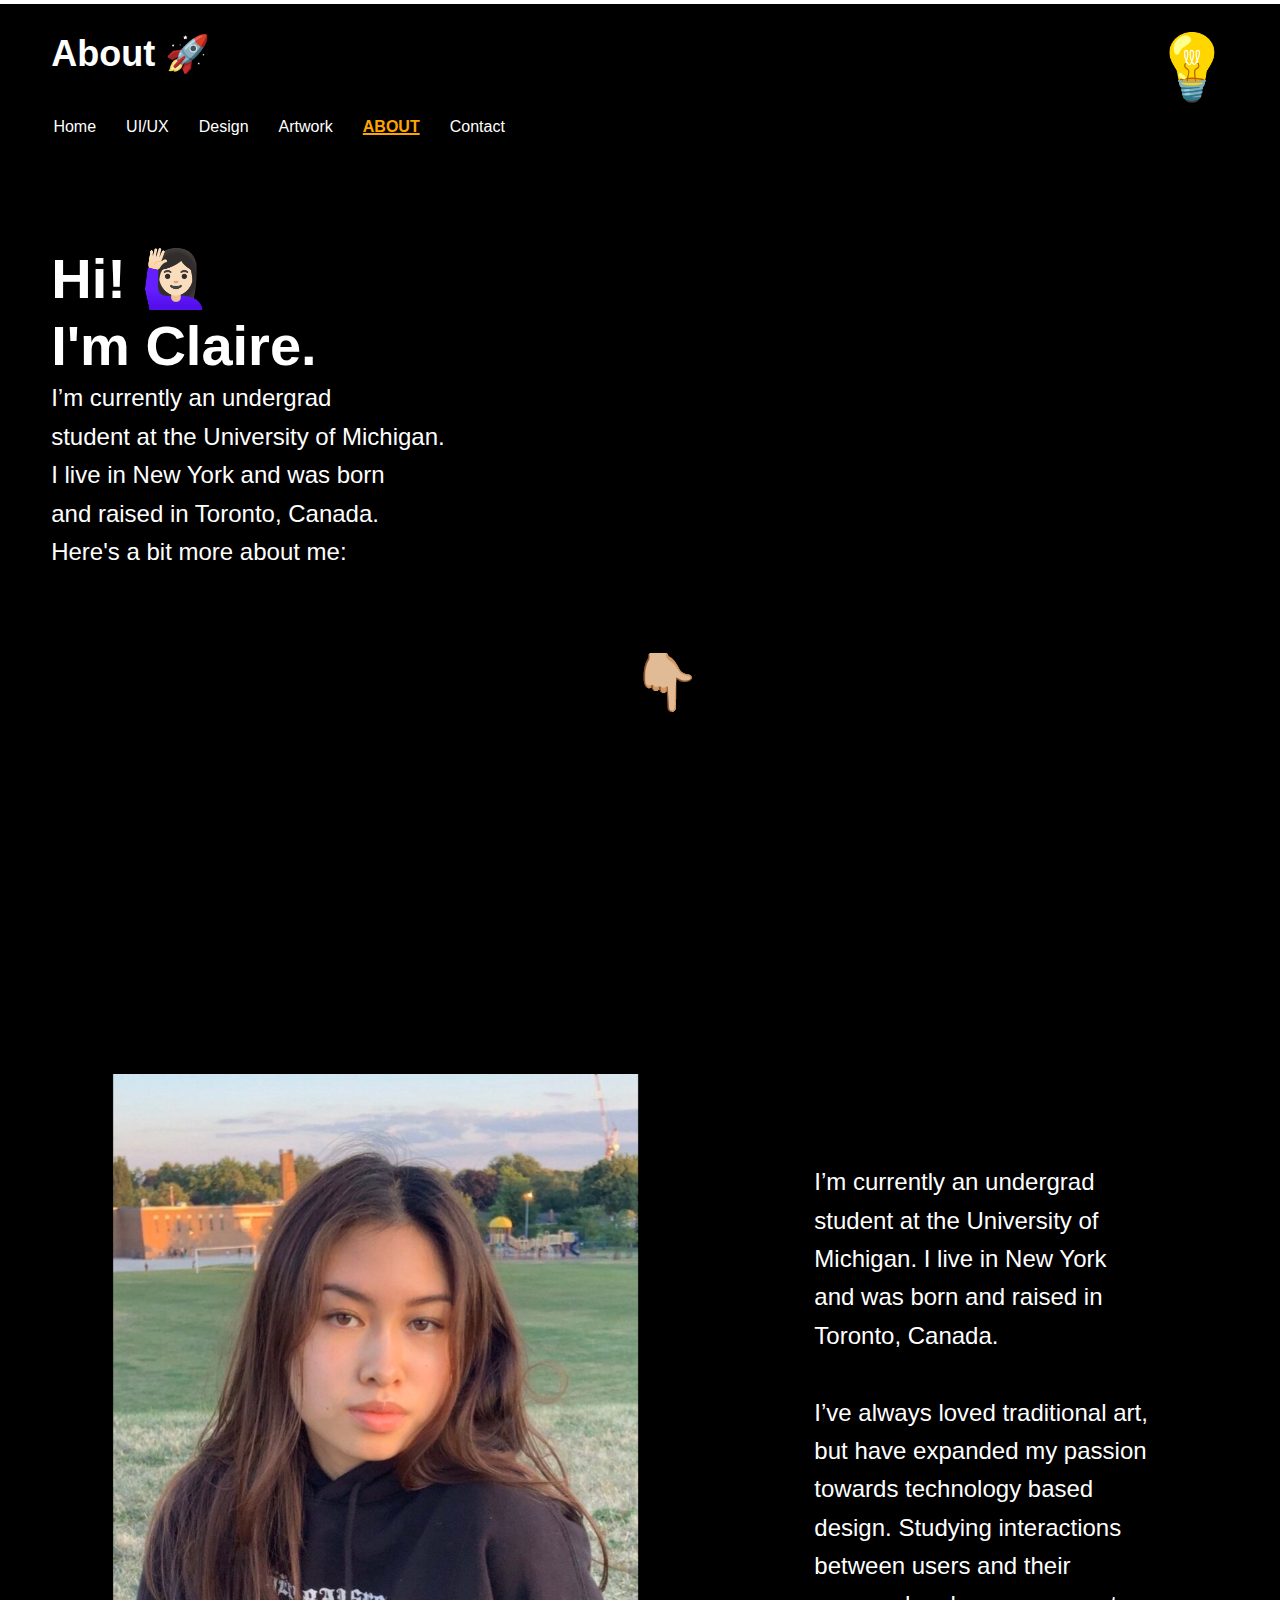
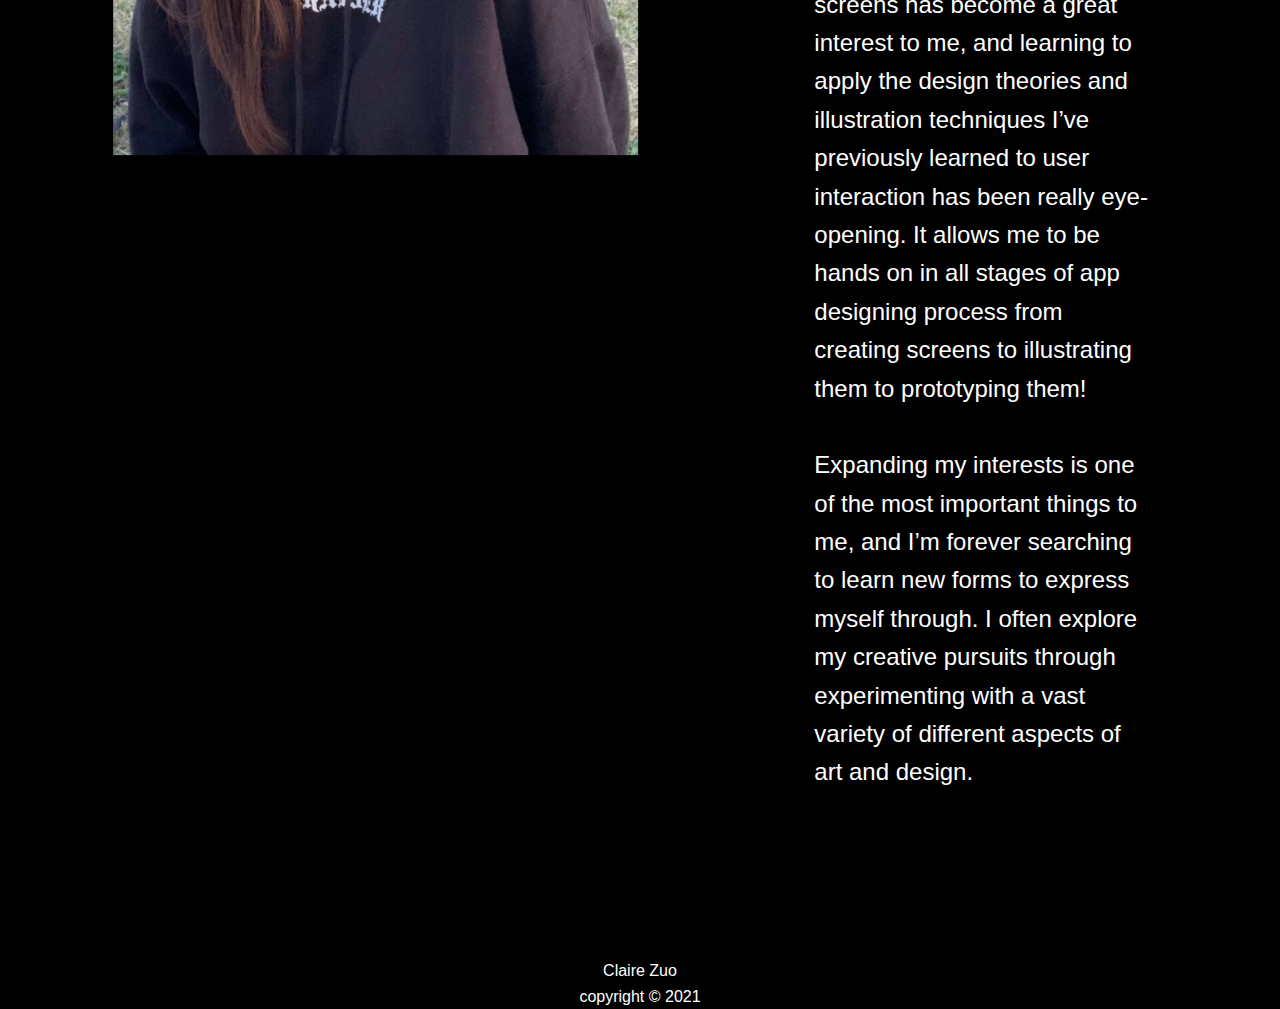
==== commit 35af5768: "Add files via upload" ====
--- a/about.html
+++ b/about.html
@@ -18,10 +18,6 @@
     
 </head>
 <body class="light">
-  <!-- <h1>Welcome to the dark side 🌓</h1>
-  <p><a href="https://github.com/jakejarvis/dark-mode-example" target="_blank" rel="noopener">View the source code</a> or <a href="https://jarv.is/notes/dark-mode/" target="_blank" rel="noopener">read the post</a>.</p> -->
-
-
   <script async defer src="dark-mode.min.js"></script>
   <div class="progress-container">
     <div class="progress-bar" id="myBar"></div>  <div class = "dark-mode-toggle">💡</div>
@@ -63,7 +59,7 @@
 
       <div class="about-me" id = "main-text-id"> 
         <div class="flip-card">
-          <div class="flip-card-inner">
+          <div class="flip-card-inner" tabindex=1>
             <div class="flip-card-front">
               <img src="profile.jpg" alt="profilepic" style="width:100%;">
             </div>
@@ -73,7 +69,6 @@
             </div>
           </div>
         </div>
-         <!-- <img src="profile.jpg" alt="profilepicture"> -->
          <p>I’m currently an undergrad student at the University of Michigan. I live in New York and was born and raised in Toronto, Canada. 
            <br>
            <br>
--- a/style.css
+++ b/style.css
@@ -167,7 +167,7 @@
 }  
 
 .main-text {
-    padding-bottom: 30%;
+    /* padding-bottom: 30%; */
 }
 
 .main-text h1{ /*main text in the middle of the page */
@@ -209,9 +209,9 @@
 .wontainer{
     scroll-snap-type: y mandatory;
     overflow-y: scroll;
-    height: 100vh;
-    width: 100wh;
-    padding-top: 40%;
+    /* height: 100vh;
+    width: 100wh; */
+    padding-top: 20%;
 }
 
 .one {
@@ -380,6 +380,9 @@
     /* background-color: black; */
     color: white;
     font-size: 1.5em;
+    padding-top: 25%;
+    }
+    
   }
 
   /*ARTWORK PAGE **************************************************************************************************************/
@@ -522,10 +525,11 @@
     
      .image-gallery {
             display: grid;
-            grid-template-columns: auto auto;
+            grid-template-columns: 1fr 1fr;
             padding-bottom: 5%; /*changing from 25 from the mobile to 5% */
             padding-right: 3%;
             padding-left: 7%;
+            padding-top:15%;
         } 
     
         .image-gallery p{
@@ -533,7 +537,7 @@
             font-size: 1.5em;
         } 
       
-    /*ABOUT ME PAGE *************************************************************************************/
+    /*ABOUT ME PAGE **************************************************************************************************************************************************************************/
     
     
     .about-me {
@@ -544,16 +548,68 @@
     }
     
     .about-me p{
-        padding-top: 9%;
+        padding-top: 35%;
         padding-right: 10%;
         font-size: 1.7em;
     }
-    /* DIGITALARTSCREEN*/
+
+    .about-me img{
+        width: 100%;
+        /* margin-top: -30%; */
+        padding-top: 0%;
+    }
+
+.flip-card {  /* this is the height of the box behind the image w the orange text */
+    background-color: transparent;
+    width: 70%;
+    height: 600px;
+    /* border: 1px solid #f1f1f1; */
+  }
+  
+  /* This container is needed to position the front and back side */
+  .flip-card-inner {
+    position: relative;
+    width: 100%;
+    height: 100%;
+    text-align: center;
+    transition: transform 0.8s;
+    transform-style: preserve-3d;
+  }
+  
+  /* Do an horizontal flip when you move the mouse over the flip box container */
+  .flip-card:hover .flip-card-inner {
+    transform: rotateY(180deg);
+  }
+  
+  /* Position the front and back side */
+  .flip-card-front, .flip-card-back {  /* this is the actual image width*/
+    position: absolute;
+    width: 100%;
+    height: 100%;
+    -webkit-backface-visibility: hidden; /* Safari */
+    backface-visibility: hidden;
+  }
+  
+  /* Style the front side (fallback if image is missing) */
+  .flip-card-front {
+    /* background-color: #bbb; */
+    color: black;
+  }
+  
+  /* Style the back side */
+  .flip-card-back {
+    /* background-color: orange; */
+    color: white;
+    transform: rotateY(180deg);
+  }
+
+    /* DIGITALARTSCREEN***************************************************************************************************************************************************************************/
     
     .parallaxscroll section {
       background-attachment: fixed;
       background-size: 100% auto;
       display: flex;
+      /* padding-top: 20%; */
     }
     
 
@@ -670,17 +726,16 @@
 
 
 /*ABOUT ME PAGE *************************************************************************************/
-
 /*side by side*/
 .about-me {
-    display: grid;
-    grid-template-columns: 1fr 1fr;
-}
+    display: flex;
+    flex-direction: row;}
 
 .about-me img{
     width: 80%;
     margin-top: -35%;
-    padding-left: 12%;
+    padding-left: 15%;
+    padding-right: 15%;
 }
 
 .about-me p{
@@ -689,15 +744,17 @@
     padding-left: 5%;
     /* padding-right: 10%; */
     font-size: 1.5em;
+    width: 60vw;
 }
 
 /*FLIP CARD*/
+
 
 .flip-card {  /* this is the height of the box behind the image w the orange text */
     background-color: transparent;
-    width: 350px;
+    width: 100vw;
     height: 600px;
-    border: 1px solid #f1f1f1;
+    /* border: 1px solid #f1f1f1; */
   }
   
   /* This container is needed to position the front and back side */
@@ -726,17 +783,18 @@
   
   /* Style the front side (fallback if image is missing) */
   .flip-card-front {
-    background-color: #bbb;
+    /* background-color: #bbb; */
     color: black;
   }
   
   /* Style the back side */
   .flip-card-back {
-    background-color: orange;
+    /* background-color: orange; */
     color: white;
     transform: rotateY(180deg);
   }
 
+  
 
 /*UI/UX PAGE**************************************************************************************/
 .image-galleryone {
@@ -798,6 +856,7 @@
         padding-right: 30%;
         /* color: white; */
         padding-left: 0%;
+        padding-top: 20%;
         /* font-size: 1.5em; */
         /* width: 40%; */
     } 
@@ -845,10 +904,13 @@
   }
   
   .parallaxscroll section:nth-of-type(2) {
-    background-color: lightgreen;
+    background-color: #228b22
+
+    ;
   }
   .parallaxscroll section:last-of-type {
-    background-color: lightskyblue;  }
+    background-color:#4169e1
+    ;  }
 
 
 
@@ -863,11 +925,13 @@
 
 
 
-
 @media screen and (prefers-reduced-motion: reduce){
     .wave {
         animation: none;
     }
 
 
-/*stop flip card animation here*/ +    .flip-card:hover .flip-card-inner {
+        transform: none;
+      }
+
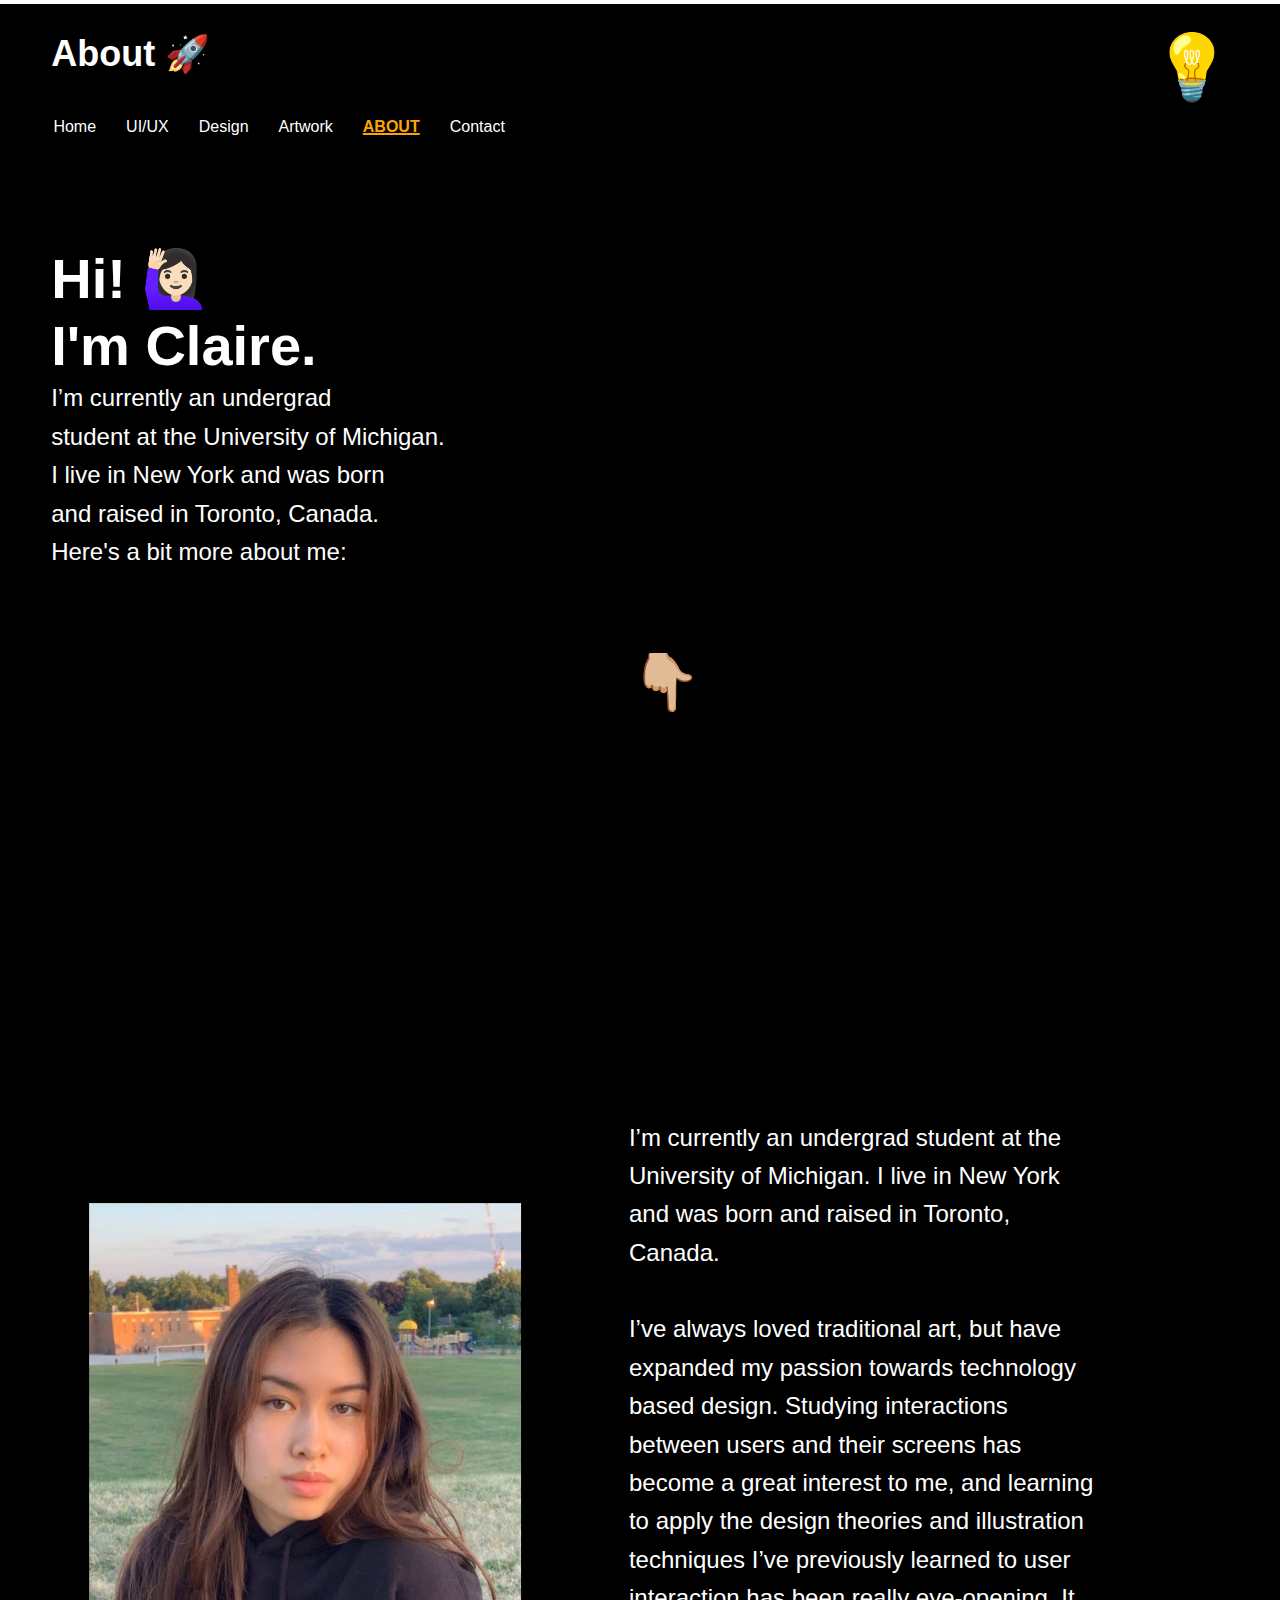
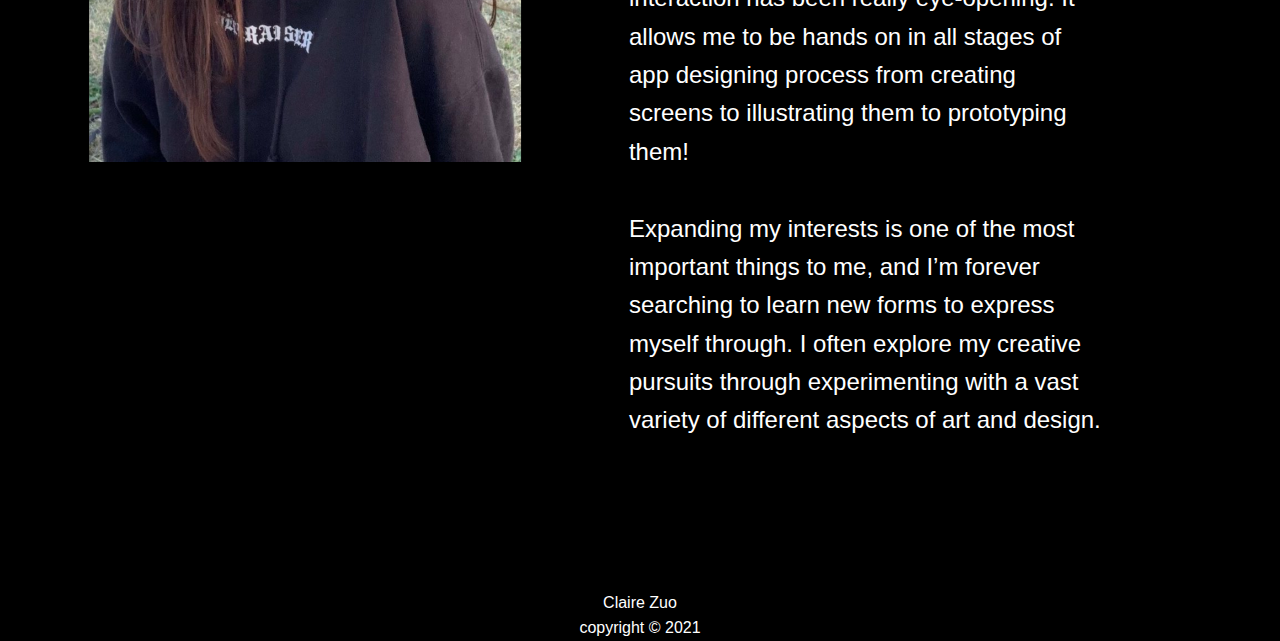
==== commit cb7f7c26: "Add files via upload" ====
--- a/about.html
+++ b/about.html
@@ -55,8 +55,6 @@
         </p>
         <h2>👇🏼</h2>
       </div>
-    <!-- <div class="container" style="display: flex;max-width: 1200px;width: 100%;flex-wrap: wrap;"> -->
-
       <div class="about-me" id = "main-text-id"> 
         <div class="flip-card">
           <div class="flip-card-inner" tabindex=1>
@@ -82,18 +80,6 @@
         <p>Claire Zuo</p>
         <p> copyright &copy; 2021</p>
     </footer>   
-
-    <script>
-      // When the user scrolls the page, execute myFunction 
-      window.onscroll = function() {myFunction()};
-      
-      function myFunction() {
-        var winScroll = document.body.scrollTop || document.documentElement.scrollTop;
-        var height = document.documentElement.scrollHeight - document.documentElement.clientHeight;
-        var scrolled = (winScroll / height) * 100;
-        document.getElementById("myBar").style.width = scrolled + "%";
-      }
-      </script>
 </body>
 </html>
 
--- a/style.css
+++ b/style.css
@@ -86,6 +86,13 @@
     color: black;
 }
 
+body.dark .navbar .container-flex #active{
+    color: darkred;
+}
+
+body.dark .main-text h2 {
+    display: none;
+}   
 
 
 /* waving hand animation*/
@@ -161,14 +168,11 @@
 /* Makes sure to show what page im on for navigation*/
 .navbar .container-flex #active{ 
     text-decoration: underline 2px;
-    color: orange;
+    color:orange;
     text-transform: uppercase;
     font-weight: bold;
 }  
 
-.main-text {
-    /* padding-bottom: 30%; */
-}
 
 .main-text h1{ /*main text in the middle of the page */
     font-size: 3em;
@@ -729,14 +733,11 @@
 /*side by side*/
 .about-me {
     display: flex;
-    flex-direction: row;}
-
-.about-me img{
-    width: 80%;
-    margin-top: -35%;
-    padding-left: 15%;
-    padding-right: 15%;
-}
+    flex-direction: row;
+    padding-left: 5%;
+padding-right: 5%;}
+
+
 
 .about-me p{
     /* color: white; */
@@ -747,12 +748,17 @@
     width: 60vw;
 }
 
+.about-me img{
+    padding-right: 10%;
+    padding-top: 10%;
+}
+
 /*FLIP CARD*/
 
 
 .flip-card {  /* this is the height of the box behind the image w the orange text */
     background-color: transparent;
-    width: 100vw;
+    width: 50vw;
     height: 600px;
     /* border: 1px solid #f1f1f1; */
   }
@@ -792,9 +798,9 @@
     /* background-color: orange; */
     color: white;
     transform: rotateY(180deg);
-  }
-
-  
+    width: 120%;
+  }
+
 
 /*UI/UX PAGE**************************************************************************************/
 .image-galleryone {
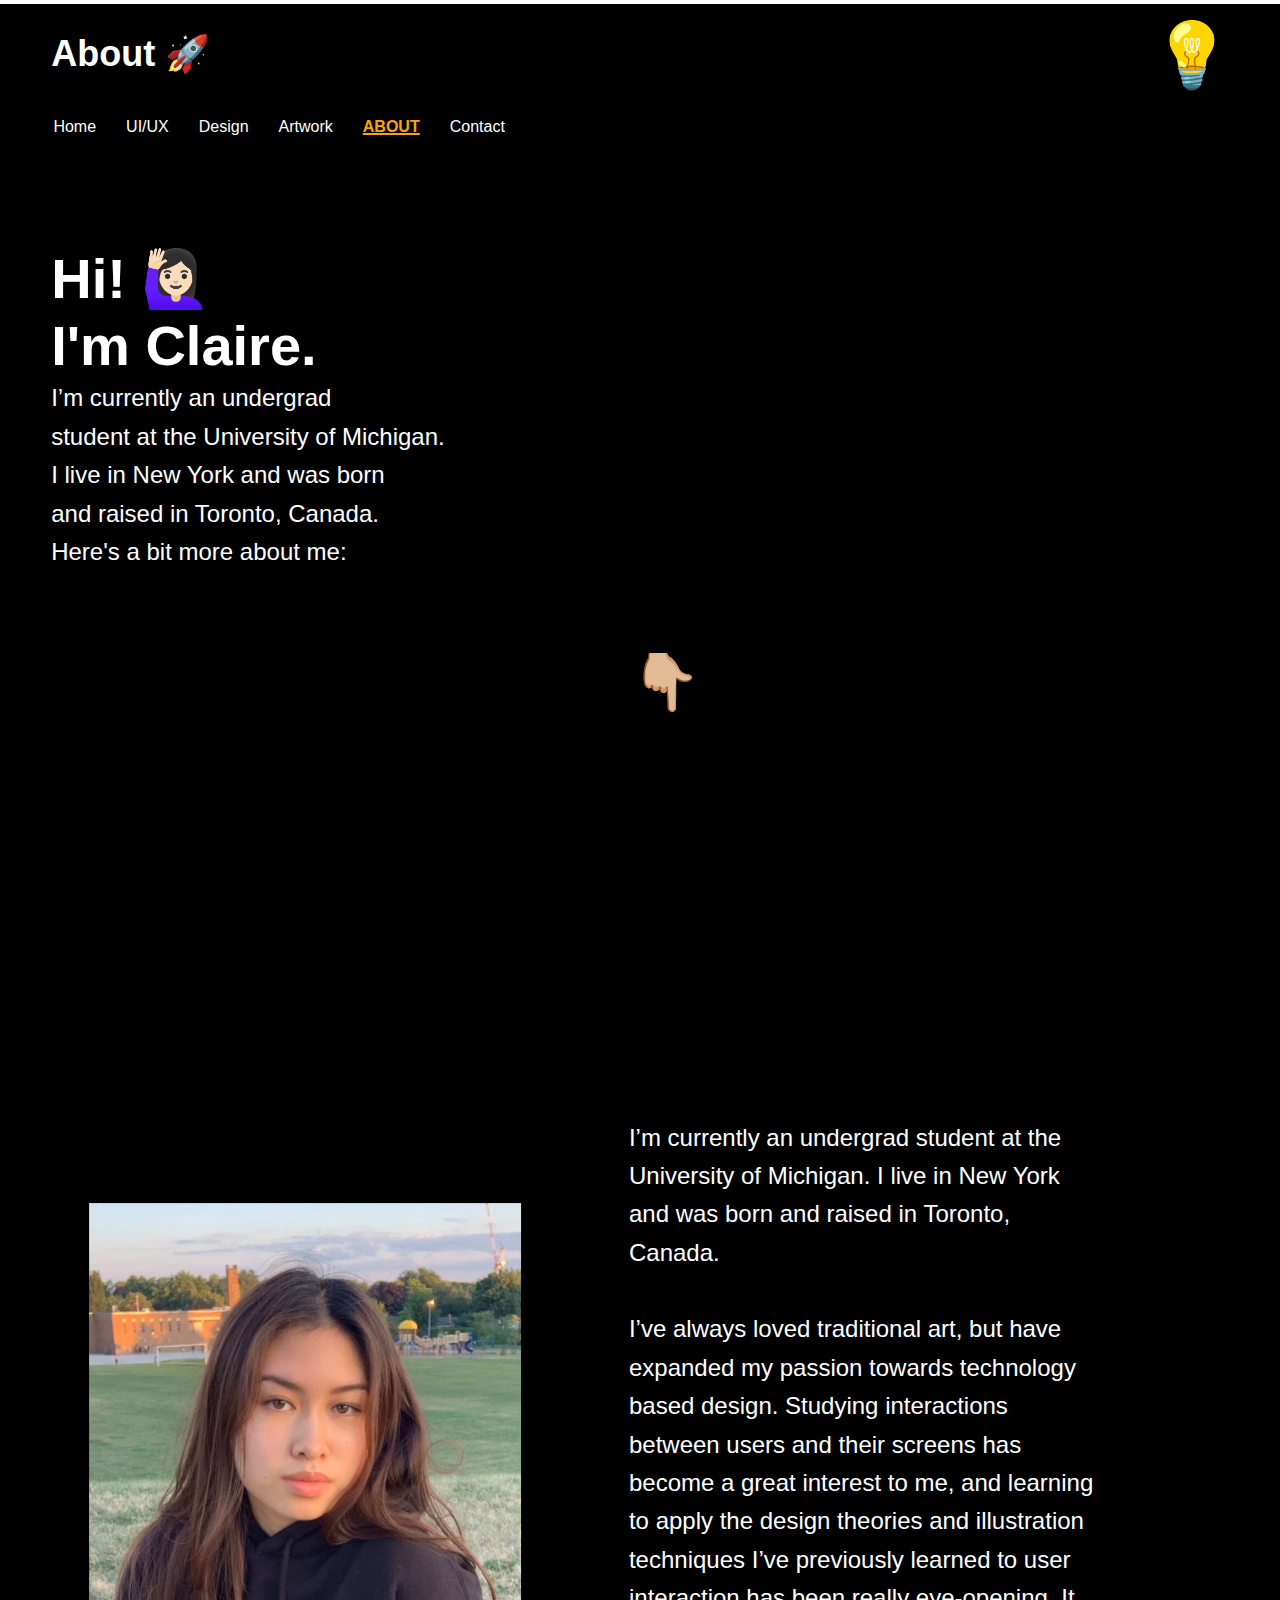
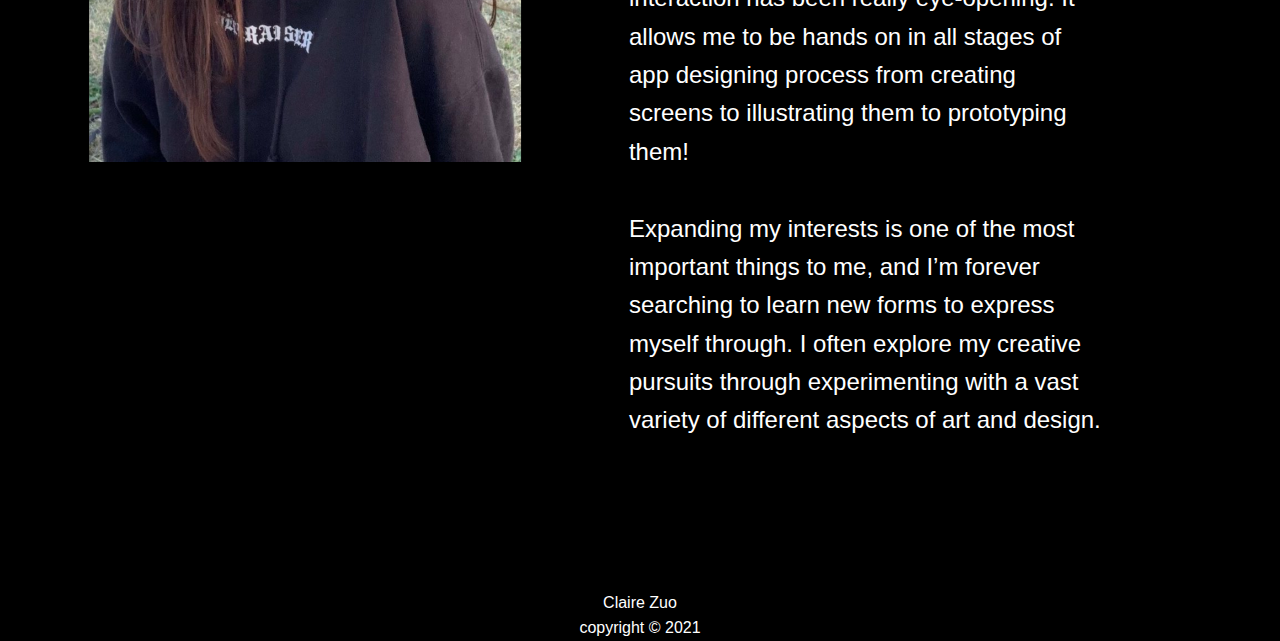
==== commit 21312609: "Add files via upload" ====
--- a/about.html
+++ b/about.html
@@ -20,7 +20,9 @@
 <body class="light">
   <script async defer src="dark-mode.min.js"></script>
   <div class="progress-container">
-    <div class="progress-bar" id="myBar"></div>  <div class = "dark-mode-toggle">💡</div>
+    <div class="progress-bar" id="myBar"></div> 
+    <input type="checkbox" class="checkbox" id="mode"> 
+    <label class="label" for="mode"> 💡</label>
   </div>
   <header>
     <div class="skip"><a href="#main-text-id">Skip to Main Content</a></div>
--- a/style.css
+++ b/style.css
@@ -4,6 +4,8 @@
     margin: 0;
     background-size: 100% 100%;
 }
+
+
 
 body{
     font-family: Helvetica, sans-serif;
@@ -21,22 +23,33 @@
 
 /*DARK/LIGHT MODE*/
 
+.checkbox {
+	opacity: 0;
+	position: absolute;
+}
+
+.label {
+    font-size: 3em; 
+    position: relative;
+    left: 85%;
+    padding-top: 1%;
+}
+/* 
 .dark-mode-toggle {
-font-size: 3em; 
-/* padding-left: 82%; */
-position: relative;
-left: 85%;
-padding-top: 1%;
+    font-size: 3em; 
+    position: relative;
+    left: 85%;
+    padding-top: 1%;
 }
 
 .dark-mode-toggle {
     visibility: hidden;
-}
+} */
   
 /* LIGHT MODE - (actually black background as default) */
   body.light {
-    background-color: black; /*NT*/
-    color:black; /* THIS CHANGES paragraph tex below */
+    background-color: black; 
+    color:black; 
   }
 /*navbar*/
 
@@ -99,21 +112,20 @@
 
 .wave {
     animation-name: wavinghand; 
-    animation-duration: 3s;       /*speed of wave*/
-    animation-iteration-count: infinite;  
+    animation-duration: 5s;       /*speed of wave*/
+    animation-iteration-count: infinite; 
+    display: inline-block; 
     transform-origin: 70% 70%;       /*pivot point of wave*/
-    display: inline-block;
   }
   
   @keyframes wavinghand {
       0% { transform: rotate( 0.0deg) }
-     10% { transform: rotate(17.0deg) }  /* more or less intense wave*/
+     10% { transform: rotate(20.0deg) }  /* more or less intense wave*/
      20% { transform: rotate(-8.0deg) }
      30% { transform: rotate(14.0deg) }
      40% { transform: rotate(-4.0deg) }
      50% { transform: rotate(10.0deg) }
-     60% { transform: rotate( 0.0deg) }  /* Reset for the last half to pause */
-    100% { transform: rotate( 0.0deg) }
+     60% { transform: rotate( 0.0deg) }  
   }
 
 ul {
@@ -124,8 +136,6 @@
     left: 50%;
     position: absolute;
     transform: translateY(-100%);
-    /* background: black;
-    color: black; */
   }
 
 h1, h2 {    /* spacing for main header texts */
@@ -213,8 +223,6 @@
 .wontainer{
     scroll-snap-type: y mandatory;
     overflow-y: scroll;
-    /* height: 100vh;
-    width: 100wh; */
     padding-top: 20%;
 }
 
@@ -247,6 +255,7 @@
     padding-left: 10%;
     width: 90%;
     padding-top: 15%;
+    padding-bottom: 10%;
 }
 
 .scrolltext2 p{
@@ -353,14 +362,14 @@
     padding: 12px 20px;
     margin: 8px 0;
     display: inline-block;
-    border: 1px solid #ccc;
+    border: 1px solid black;
     border-radius: 4px;
     box-sizing: border-box;
     background-color: white;
   }
   
   #message {
-      padding-bottom: 100px;}
+    padding-bottom: 100px;}
       
   input[type=submit] {
     width: 40%;
@@ -381,7 +390,6 @@
   .form {
     padding: 8%;
     border-radius: 5px;
-    /* background-color: black; */
     color: white;
     font-size: 1.5em;
     padding-top: 25%;
@@ -396,21 +404,16 @@
 }
 
 .parallaxscroll section {
-  /* height: 100%; */
   background-size: 10vw; /* cut this*/
-  /* height: 60vh; cut this */
   width: 100%;
-  /* background-attachment: fixed; */
-  /* background-size: 100vw; */
   background-size: cover;
-  /* display: flex; */
 }
 
 .parallaxscroll section h1 {
   color: transparent;}
 
 .parallaxscroll section:first-of-type {
-background-image:   url(artwork1.jpg);
+background-image: url(artwork1.jpg);
 
 }
 .parallaxscroll section:nth-of-type(2) {
@@ -425,7 +428,7 @@
     section {
         height: 100vh;
     }
-    .dark-mode-toggle {
+    .label {
         font-size: 5em; 
     }
     
@@ -459,16 +462,12 @@
         }
     
         .main-text p{
-            /* color: white; */
             font-size: 1.75em;
-            /* text-align: left; */
-            /* padding-left: 8%; */
             padding-bottom: 0%;
         }
     
         .main-text h2{ /*fingerpointing */
             font-size: 3.5em;
-            /* text-align: center; */
         }    
     
     /* Home sceen scroll adjusting size */
@@ -489,6 +488,7 @@
         font-size: 1.35em;
         padding-left: 15%;
         padding-top: 0%;
+        /* padding-bottom: 10%; */
     }
     
     .scrolltext2 p{
@@ -519,12 +519,6 @@
         padding-left: 7%;
         }
     
-    /*CONTACT PAGE **************************************************************************************/
-    
-    /* input[type=submit] {
-        width: 30%;
-    }
-     */
     /* DESIGN PAGE ***************************************************************************************/
     
      .image-gallery {
@@ -567,7 +561,6 @@
     background-color: transparent;
     width: 70%;
     height: 600px;
-    /* border: 1px solid #f1f1f1; */
   }
   
   /* This container is needed to position the front and back side */
@@ -578,12 +571,15 @@
     text-align: center;
     transition: transform 0.8s;
     transform-style: preserve-3d;
+    
   }
   
   /* Do an horizontal flip when you move the mouse over the flip box container */
   .flip-card:hover .flip-card-inner {
     transform: rotateY(180deg);
   }
+
+  
   
   /* Position the front and back side */
   .flip-card-front, .flip-card-back {  /* this is the actual image width*/
@@ -596,13 +592,11 @@
   
   /* Style the front side (fallback if image is missing) */
   .flip-card-front {
-    /* background-color: #bbb; */
     color: black;
   }
   
   /* Style the back side */
   .flip-card-back {
-    /* background-color: orange; */
     color: white;
     transform: rotateY(180deg);
   }
@@ -613,13 +607,12 @@
       background-attachment: fixed;
       background-size: 100% auto;
       display: flex;
-      /* padding-top: 20%; */
     }
     
 
 @media screen and (min-width: 1025px){ /*widescreenview  widescreenview  widescreenview widescreenview widescreenview widescreenview widescreenview widescreenview widescreenview widescreenview widescreenview  */
 
-    .dark-mode-toggle {
+    .label {
         font-size: 4em; 
         left: 90%;
     }
@@ -663,33 +656,19 @@
         flex-direction: row;
         padding-top: 0%;
     }
-    /* .navbar ul{
-        padding-left: 2%;
-    } */
 
         /* MAKING MAIN PAGE TEXT BIGGER */
     .main-text h1{
         font-size: 3.5em;
-        /* padding-left: 1%; */
         padding-top: 5%;
-        /* margin-left: -10%; */
-        /* color: white; */
         padding-left: 0%;
         font-weight: bold;
     }
 
     .main-text p{
-        /* color: white; */
         font-size: 1.5em;
-        /* text-align: left; */ /*delete?*/
         padding-left: 0%;
     }
-
-  /*fingerpointing */  /*delete this whole section??*/
-   /* .main-text h2{ 
-        font-size: 3.5em;
-        text-align: center; 
-    }    */
 
 /* HOME PAGE PARALLAX RESIZING */
 
@@ -719,18 +698,11 @@
 
 .scrolltext2 p{
     font-size: 1.5em;
-    padding-top: 36%;
+    padding-top: 25%;
     padding-left: 15%;
 }
 
-/* .title-text {
-    font-size: 1.5em;
-    font-weight: bold;
-} */
-
-
 /*ABOUT ME PAGE *************************************************************************************/
-/*side by side*/
 .about-me {
     display: flex;
     flex-direction: row;
@@ -738,12 +710,8 @@
 padding-right: 5%;}
 
 
-
 .about-me p{
-    /* color: white; */
-    /* padding-top: 9%; */
     padding-left: 5%;
-    /* padding-right: 10%; */
     font-size: 1.5em;
     width: 60vw;
 }
@@ -760,7 +728,6 @@
     background-color: transparent;
     width: 50vw;
     height: 600px;
-    /* border: 1px solid #f1f1f1; */
   }
   
   /* This container is needed to position the front and back side */
@@ -789,13 +756,11 @@
   
   /* Style the front side (fallback if image is missing) */
   .flip-card-front {
-    /* background-color: #bbb; */
     color: black;
   }
   
   /* Style the back side */
   .flip-card-back {
-    /* background-color: orange; */
     color: white;
     transform: rotateY(180deg);
     width: 120%;
@@ -804,14 +769,10 @@
 
 /*UI/UX PAGE**************************************************************************************/
 .image-galleryone {
-    /* display: grid; */
     grid-template-columns: auto auto auto auto;
     grid-template-rows: auto;
-    /* justify-content: center; */
     padding-right: 3%;
     padding-left: 3%;
-    /* padding-bottom:5%; 
-    padding-top: 20%; */
 }
 
 .image-galleryone {
@@ -833,38 +794,19 @@
     padding-right: 3%;
     padding-left: 3%; /*why isnt this workinig*/
 }
-
-.body-text { /*project descriptions*/
-/* color: white; */
-/* font-size: 1.8em;
-width: 95%;
-padding-left: 7%;
-padding-bottom: 10%; ?????*/
-}
-
   
  /* DESIGN PAGE ***************************************************************************************/
 
  .image-gallery { 
-        /* display: grid; */
         grid-template-columns: 1fr 1fr; 
-        /* grid-template-rows:  auto auto; */
-        /* justify-content: center; */
-        /* padding-bottom: 5%;
-        padding-right: 3%;
-        padding-left: 7%; */
     } 
 
     /* .container ? */
     .image-gallery p{
-        /* padding-top: 5%; */
         padding-bottom: 10%;
         padding-right: 30%;
-        /* color: white; */
         padding-left: 0%;
         padding-top: 20%;
-        /* font-size: 1.5em; */
-        /* width: 40%; */
     } 
   
     .image-gallery img{
@@ -878,14 +820,9 @@
 
 /* DIGITAL ART PAGE PARALLAX IMAGES **************************************************************/
 
-.parallaxscroll section { /*making the image FIT*/
-    /* height: 0%; */
-    /* background-size: 100%;
-    background-attachment: fixed;
-    background-size: 100% auto; */
+.parallaxscroll section { 
     background-size: contain;
     background-repeat: no-repeat;
-    /* display: flex; */
   }
   .parallaxscroll section h1 {
     margin: auto;
@@ -895,15 +832,7 @@
     padding-left: 40%;
     font-weight: bold;
   }
-/* 
-  .parallaxscroll img {
-    height: 30%;
-} */
-
-  /* .parallaxscroll .special {
-      display: grid;
-      grid-template-columns: 1fr 1fr;
-  } */
+
   .parallaxscroll section:first-of-type {
     background-color:#7b68ee
     ;
@@ -931,13 +860,34 @@
 
 
 
+
+
+
 @media screen and (prefers-reduced-motion: reduce){
     .wave {
         animation: none;
     }
 
-
     .flip-card:hover .flip-card-inner {
         transform: none;
       }
 
+ .parallaxscroll section {
+     background-attachment: scroll;
+ }
+
+ .progress-container {
+     background: black;
+ }
+
+ .progress-bar {
+     background: black;
+ }
+
+
+
+ 
+
+
+ 
+ 